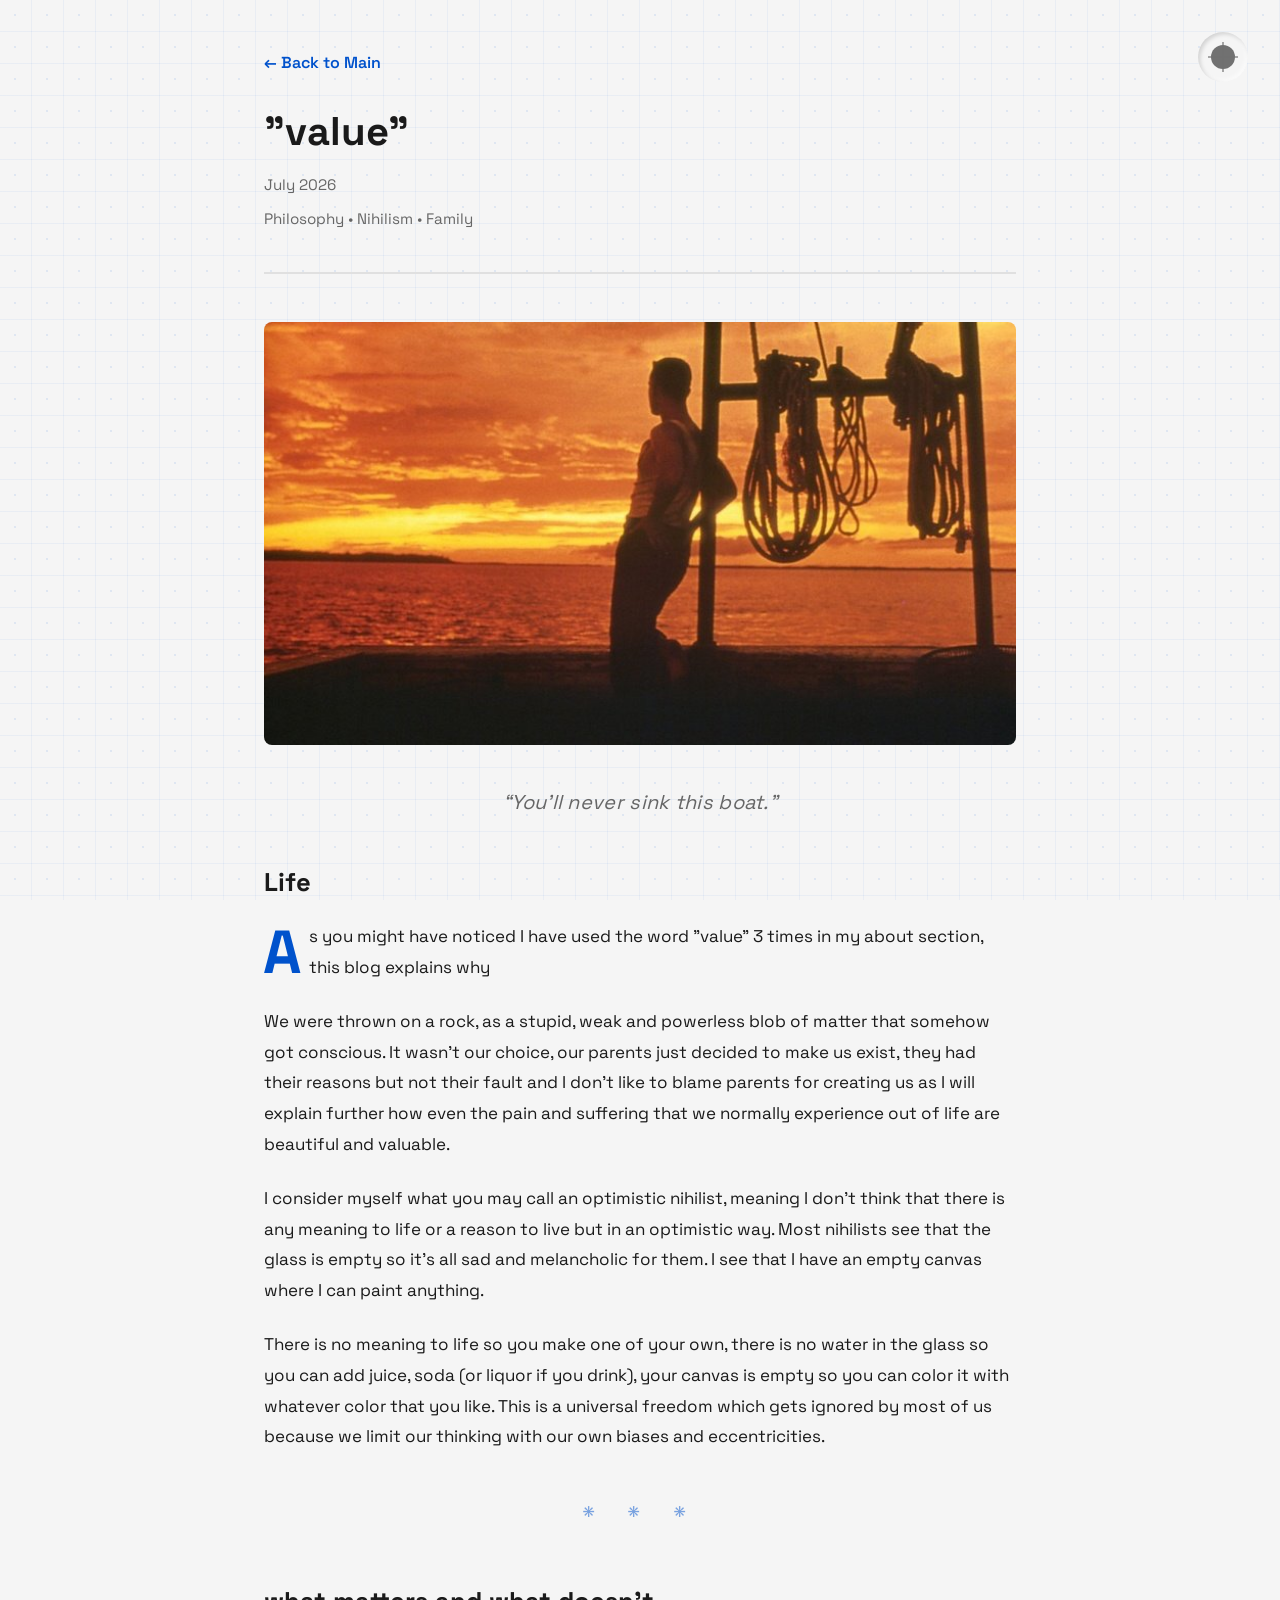
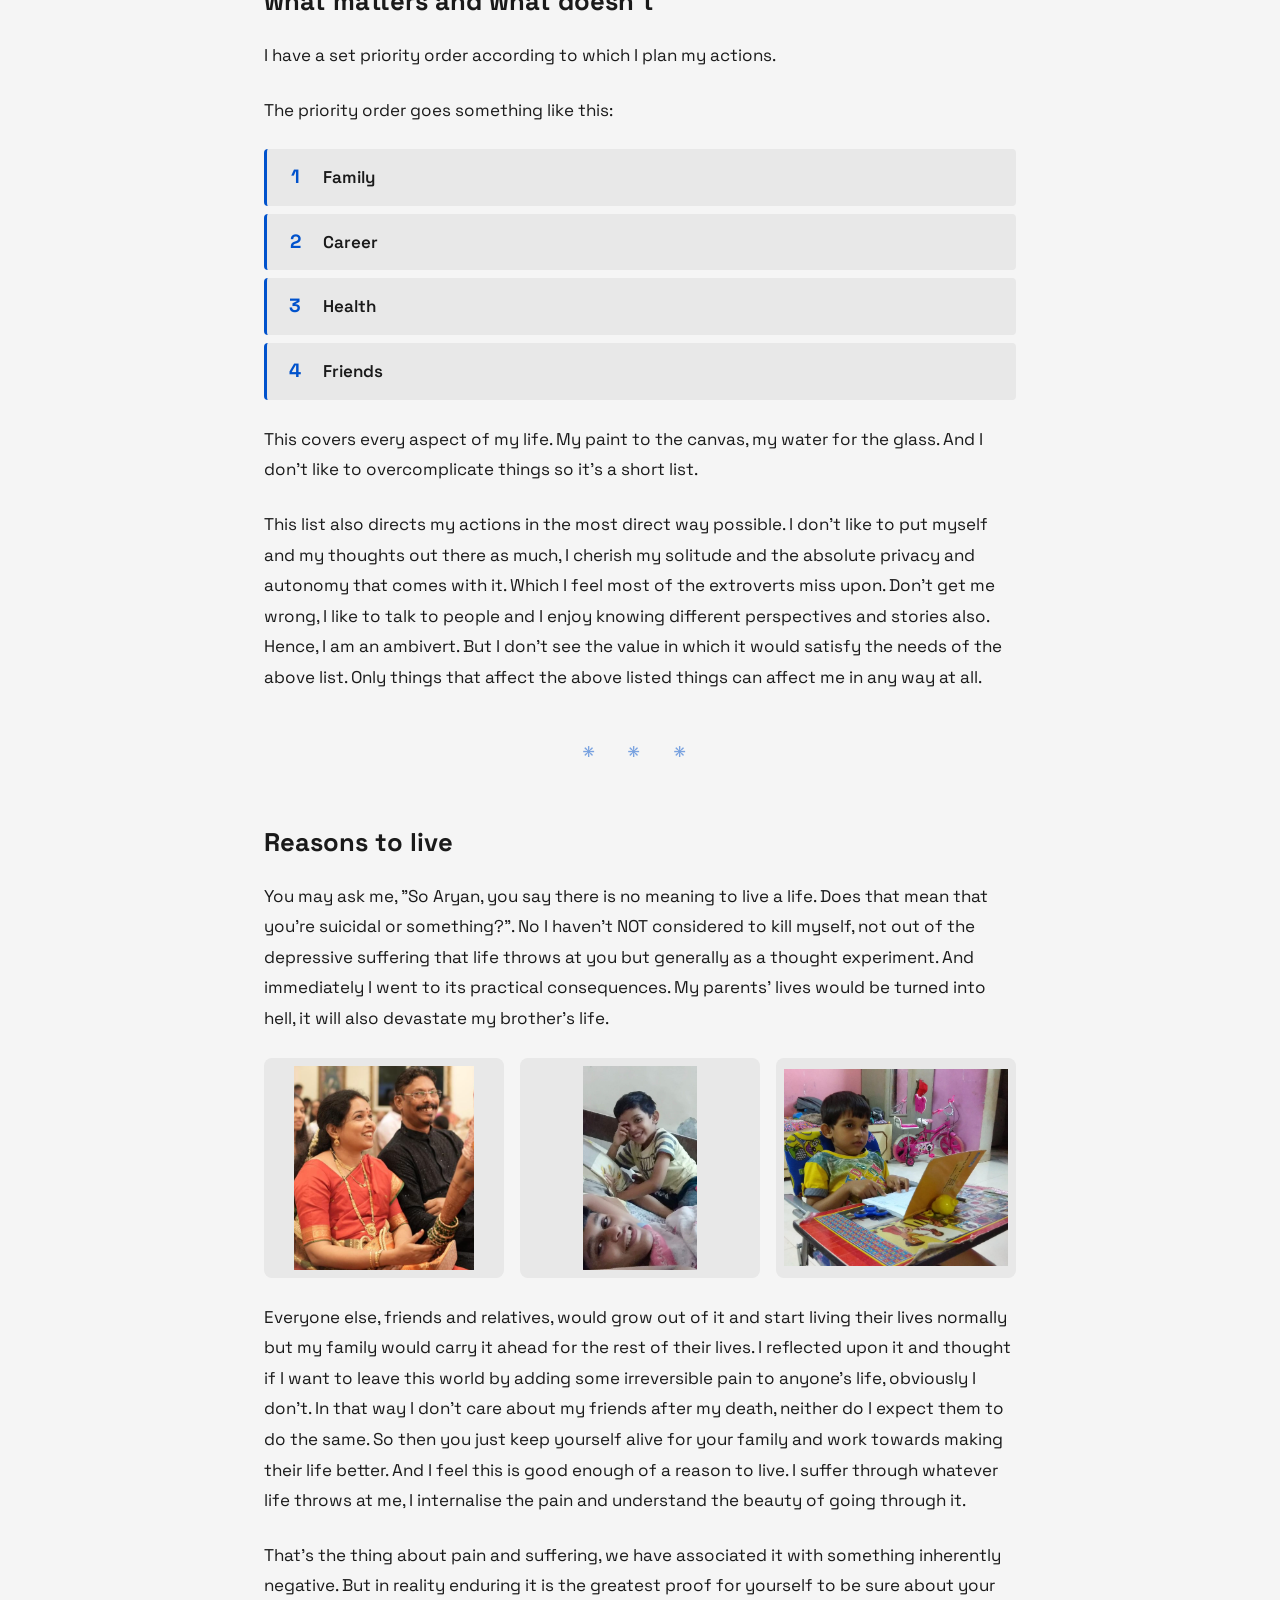
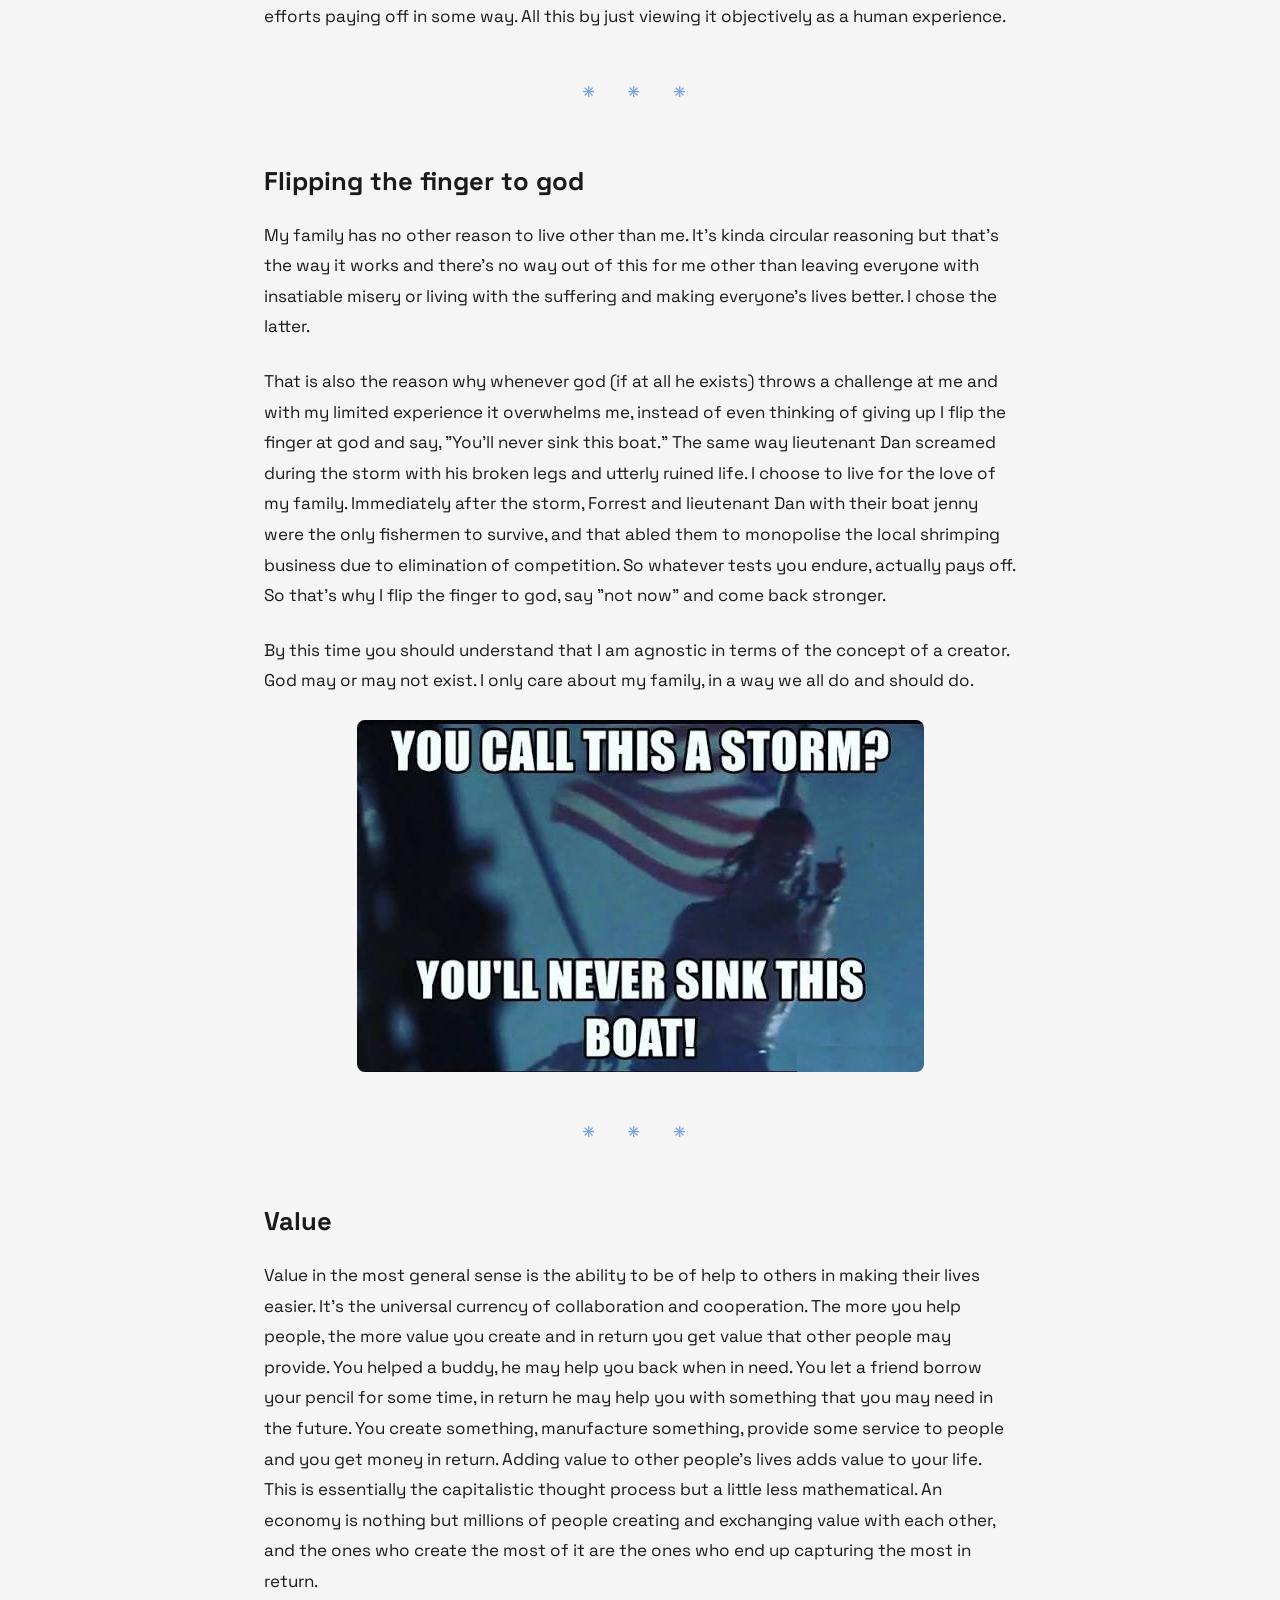
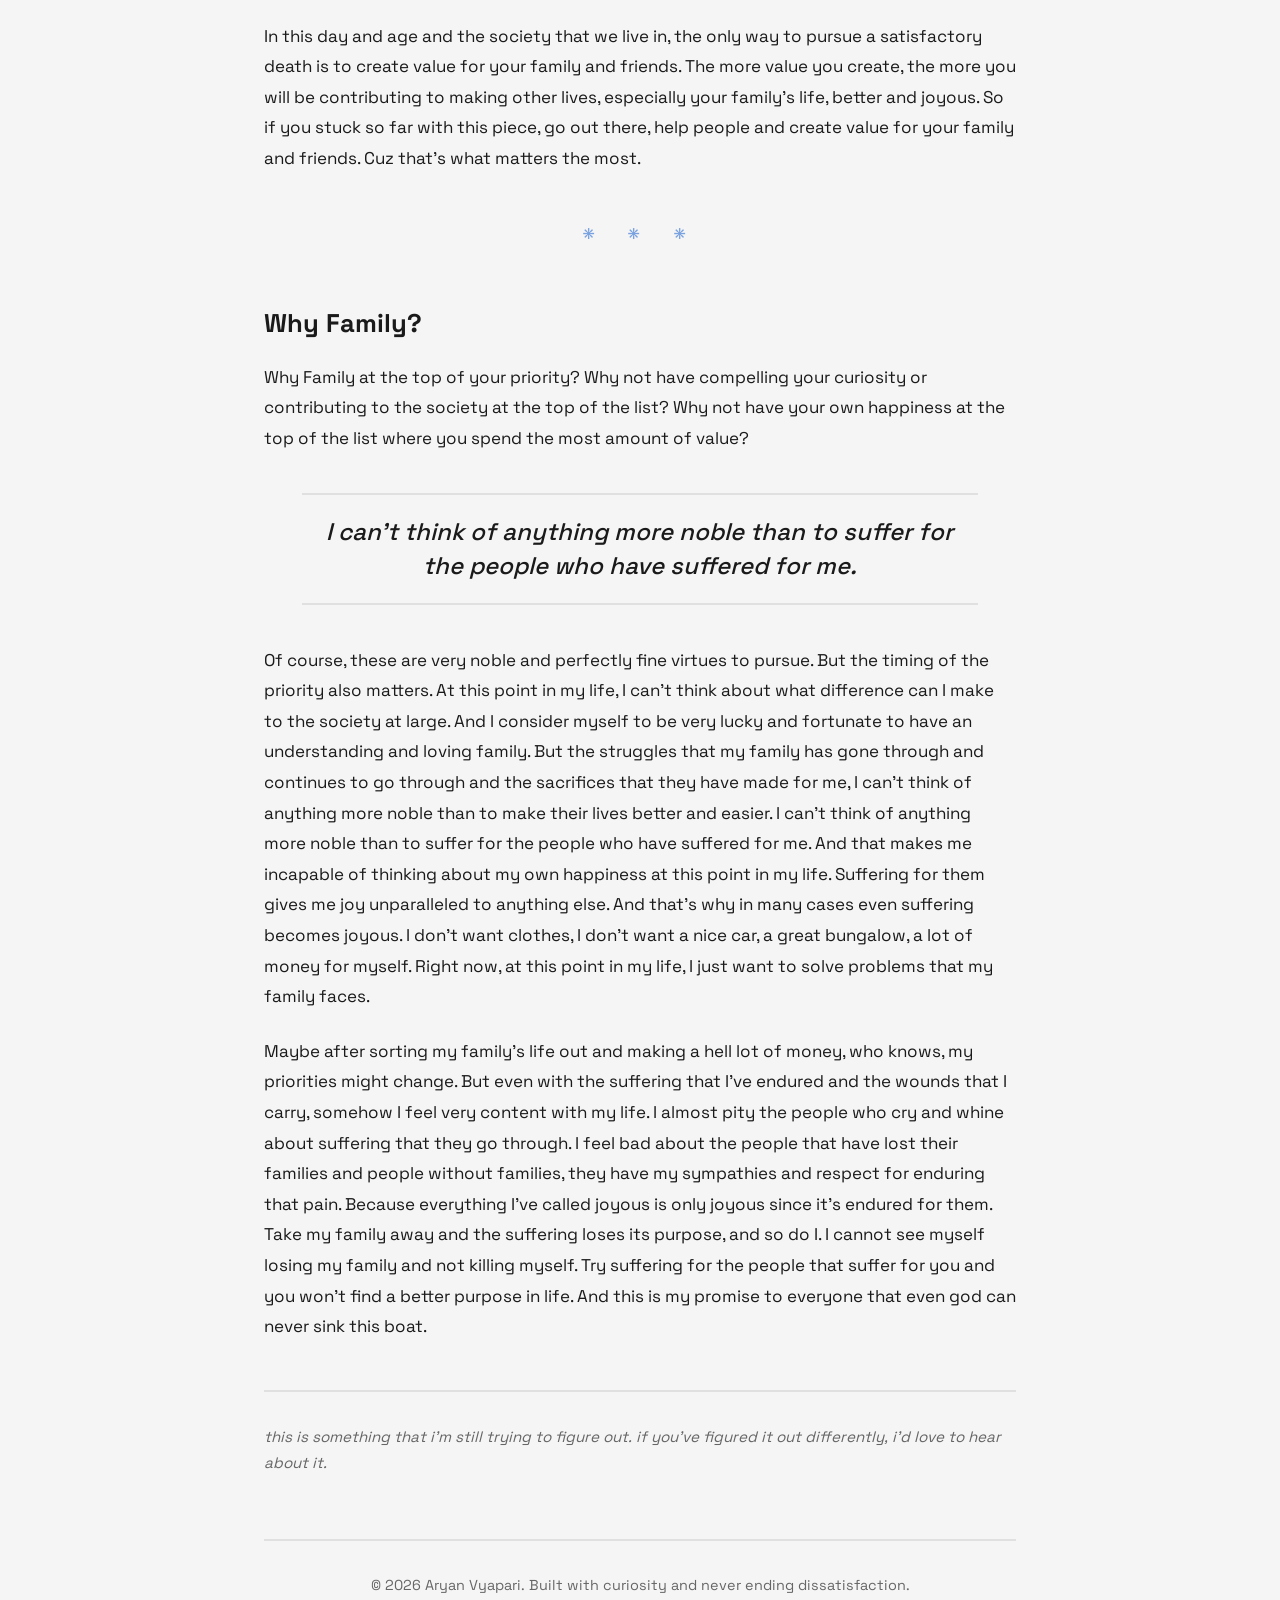
==== blog/Value.html @ 9b6ced99 "Publish 'value' blog post with image and styling" ====
<!DOCTYPE html>
<html lang="en">
<head>
<meta charset="UTF-8">
<meta name="viewport" content="width=device-width, initial-scale=1.0">
<title>"value" - 4rynv</title>
<link rel="stylesheet" href="../CSS/style_blog.css">
</head>
<body>

<div class="blog-page-container">
    <div class="blog-theme-toggle-container">
        <div class="theme-toggle" onclick="toggleTheme()">
            <span class="theme-icon sun" id="theme-icon"></span>
        </div>
    </div>

    <div class="blog-post">
        <a href="../index.html" class="back-link">← Back to Main</a>
    
    <article>
        <div class="blog-header">
            <h1 class="blog-title">"value"</h1>
            <div class="blog-meta">July 2026</div>
            <div class="blog-meta">Philosophy • Nihilism • Family</div>
        </div>

        <figure class="blog-hero">
            <img src="../images/hero-boat.jpg" alt="a lone figure by a boat at sunset">
        </figure>

        <p class="blog-epigraph">&ldquo;You&rsquo;ll never sink this boat.&rdquo;</p>

        <div class="blog-content">
            <h2>Life</h2>
            <p class="first-para">As you might have noticed I have used the word "value" 3 times in my about section, this blog explains why</p>
            <p>We were thrown on a rock, as a stupid, weak and powerless blob of matter that somehow got conscious. It wasn't our choice, our parents just decided to make us exist, they had their reasons but not their fault and I don't like to blame parents for creating us as I will explain further how even the pain and suffering that we normally experience out of life are beautiful and valuable.</p>
            <p>I consider myself what you may call an optimistic nihilist, meaning I don't think that there is any meaning to life or a reason to live but in an optimistic way. Most nihilists see that the glass is empty so it's all sad and melancholic for them. I see that I have an empty canvas where I can paint anything.</p>
            <p>There is no meaning to life so you make one of your own, there is no water in the glass so you can add juice, soda (or liquor if you drink), your canvas is empty so you can color it with whatever color that you like. This is a universal freedom which gets ignored by most of us because we limit our thinking with our own biases and eccentricities.</p>
            
            <h2>what matters and what doesn't</h2>
            <p>I have a set priority order according to which I plan my actions.</p>
            <p>The priority order goes something like this:
                <ol class="priority-list">
                    <li>Family</li>
                    <li>Career</li>
                    <li>Health</li>
                    <li>Friends</li>
                </ol>
                This covers every aspect of my life. My paint to the canvas, my water for the glass. And I don't like to overcomplicate things so it's a short list.
            </p>
            <p>
                This list also directs my actions in the most direct way possible. I don't like to put myself and my thoughts out there as much, I cherish my solitude and the absolute privacy and autonomy that comes with it. Which I feel most of the extroverts miss upon. Don't get me wrong, I like to talk to people and I enjoy knowing different perspectives and stories also. Hence, I am an ambivert.
                But I don't see the value in which it would satisfy the needs of the above list. Only things that affect the above listed things can affect me in any way at all.
            </p>

            <h2>Reasons to live</h2>
            <p>
                You may ask me, "So Aryan, you say there is no meaning to live a life. Does that mean that you're suicidal or something?". No I haven't NOT considered to kill myself, not out of the depressive suffering that life throws at you but generally as a thought experiment. And immediately I went to its practical consequences. My parents' lives would be turned into hell, it will also devastate my brother's life.
            </p>

            <div class="blog-image-row">
                <img src="../images/mumpa.png" alt="mummy" class="blog-image">
                <img src="../images/dadutammi.jpeg" alt="pappa" class="blog-image">
                <img src="../images/tummylaptop.jpeg" alt="tammy" class="blog-image">
            </div>

            <p>
                Everyone else, friends and relatives, would grow out of it and start living their lives normally but my family would carry it ahead for the rest of their lives. I reflected upon it and thought if I want to leave this world by adding some irreversible pain to anyone's life, obviously I don't. In that way I don't care about my friends after my death, neither do I expect them to do the same. So then you just keep yourself alive for your family and work towards making their life better. And I feel this is good enough of a reason to live. I suffer through whatever life throws at me, I internalise the pain and understand the beauty of going through it. 
            </p>
            <p>    
                That's the thing about pain and suffering, we have associated it with something inherently negative. But in reality enduring it is the greatest proof for yourself to be sure about your efforts paying off in some way. All this by just viewing it objectively as a human experience.
            </p>

            <h2>Flipping the finger to god</h2>
            <p>
                My family has no other reason to live other than me. It's kinda circular reasoning but that's the way it works and there's no way out of this for me other than leaving everyone with insatiable misery or living with the suffering and making everyone's lives better. I chose the latter.
            </p>
            <p>
                That is also the reason why whenever god (if at all he exists) throws a challenge at me and with my limited experience it overwhelms me, instead of even thinking of giving up I flip the finger at god and say, "You'll never sink this boat." The same way lieutenant Dan screamed during the storm with his broken legs and utterly ruined life. I choose to live for the love of my family. Immediately after the storm, Forrest and lieutenant Dan with their boat jenny were the only fishermen to survive, and that abled them to monopolise the local shrimping business due to elimination of competition. So whatever tests you endure, actually pays off. So that's why I flip the finger to god, say "not now" and come back stronger. 
            </p>
            <p>
                By this time you should understand that I am agnostic in terms of the concept of a creator. God may or may not exist. I only care about my family, in a way we all do and should do.
            </p>

            <img src="../images/images.jpeg" alt="flipping the finger to god" class="blog-image">

            <h2>Value</h2>
            <p>
                Value in the most general sense is the ability to be of help to others in making their lives easier. It's the universal currency of collaboration and cooperation. The more you help people, the more value you create and in return you get value that other people may provide. You helped a buddy, he may help you back when in need. You let a friend borrow your pencil for some time, in return he may help you with something that you may need in the future. You create something, manufacture something, provide some service to people and you get money in return. Adding value to other people's lives adds value to your life. This is essentially the capitalistic thought process but a little less mathematical. An economy is nothing but millions of people creating and exchanging value with each other, and the ones who create the most of it are the ones who end up capturing the most in return.
            </p>
            <p>
                In this day and age and the society that we live in, the only way to pursue a satisfactory death is to create value for your family and friends. The more value you create, the more you will be contributing to making other lives, especially your family's life, better and joyous. So if you stuck so far with this piece, go out there, help people and create value for your family and friends. Cuz that's what matters the most.
            </p>

            <h2>Why Family?</h2>
            <p>
                Why Family at the top of your priority? Why not have compelling your curiosity or contributing to the society at the top of the list? Why not have your own happiness at the top of the list where you spend the most amount of value?
            </p>

            <blockquote class="pull-quote">
                I can&rsquo;t think of anything more noble than to suffer for the people who have suffered for me.
            </blockquote>
            <p>
                Of course, these are very noble and perfectly fine virtues to pursue. But the timing of the priority also matters. At this point in my life, I can't think about what difference can I make to the society at large. And I consider myself to be very lucky and fortunate to have an understanding and loving family. But the struggles that my family has gone through and continues to go through and the sacrifices that they have made for me, I can't think of anything more noble than to make their lives better and easier. I can't think of anything more noble than to suffer for the people who have suffered for me. And that makes me incapable of thinking about my own happiness at this point in my life. Suffering for them gives me joy unparalleled to anything else. And that's why in many cases even suffering becomes joyous. I don't want clothes, I don't want a nice car, a great bungalow, a lot of money for myself. Right now, at this point in my life, I just want to solve problems that my family faces.
            </p>
            <p>
                Maybe after sorting my family's life out and making a hell lot of money, who knows, my priorities might change. But even with the suffering that I've endured and the wounds that I carry, somehow I feel very content with my life. I almost pity the people who cry and whine about suffering that they go through. I feel bad about the people that have lost their families and people without families, they have my sympathies and respect for enduring that pain. Because everything I've called joyous is only joyous since it's endured for them. Take my family away and the suffering loses its purpose, and so do I. I cannot see myself losing my family and not killing myself. Try suffering for the people that suffer for you and you won't find a better purpose in life. And this is my promise to everyone that even god can never sink this boat.
            </p>
        </div>
        
        <div class="blog-footer">
            <p><em>this is something that i'm still trying to figure out. if you've figured it out differently, i'd love to hear about it.</em></p>
        </div>
    </article>
</div>

</div>

<footer>
    <p>&copy; 2026 Aryan Vyapari. Built with curiosity and never ending dissatisfaction.</p>
</footer>

<script src="../scripts/script_blog.js"></script>

</body>
</html>
---- CSS/style_blog.css ----
@import url('https://fonts.googleapis.com/css2?family=Space+Grotesk:wght@400;500;600;700&display=swap');
@import url('https://fonts.googleapis.com/css2?family=Noto+Sans+Devanagari:wght@400;500;600;700&display=swap');

* {
    margin: 0;
    padding: 0;
    box-sizing: border-box;
}

:root {
    --bg-color: #f5f5f5;
    --text-color: #1a1a1a;
    --accent-color: #0052cc;
    --border-color: #e0e0e0;
    --hover-bg: #e8e8e8;
    --grid-line: rgba(0, 82, 204, 0.05);
    --grid-dot: rgba(0, 82, 204, 0.09);

    /* Updated to match main CSS */
    --nav-font-size: 1.7rem;
    --title-font-size: 1.8rem;
    --content-font-size: 1rem;
}

[data-theme="dark"] {
    --bg-color: #0f0f0f;
    --text-color: #e0e0e0;
    --accent-color: #ff9500;
    --border-color: #2a2a2a;
    --hover-bg: #1a1a1a;
    --grid-line: rgba(255, 149, 0, 0.05);
    --grid-dot: rgba(255, 149, 0, 0.09);
}

body {
    font-family: 'Space Grotesk', -apple-system, BlinkMacSystemFont, 'Segoe UI', Roboto, sans-serif;
    line-height: 1.7;
    color: var(--text-color);
    background-color: var(--bg-color);
    background-image:
        linear-gradient(var(--grid-line) 1px, transparent 1px),
        linear-gradient(90deg, var(--grid-line) 1px, transparent 1px),
        radial-gradient(var(--grid-dot) 1px, transparent 1px);
    background-size: 32px 32px, 32px 32px, 32px 32px;
    background-position: -1px -1px, -1px -1px, -1px -1px;
    background-attachment: fixed;
    max-width: 800px;
    margin: 0 auto;
    padding: 0 1.5rem 2rem 1.5rem;
    font-size: 17px;
    transition: background-color 0.5s ease, color 0.5s ease;
}

/* Blog Page Container */
.blog-page-container {
    position: relative;
    min-height: 100vh;
}

/* Theme Toggle Container - Positioned at top right */
.blog-theme-toggle-container {
    position: fixed;
    top: 2rem;
    right: 2rem;
    z-index: 1000;
}

/* Dark Mode Toggle - Engraved Colorless Button - Updated to match main CSS */
.theme-toggle {
    cursor: pointer;
    width: 50px;
    height: 50px;
    border-radius: 50%;
    background: var(--bg-color);
    border: none;
    display: flex;
    align-items: center;
    justify-content: center;
    transition: all 0.3s ease;
    position: relative;
    flex-shrink: 0;
    
    /* Engraved effect */
    box-shadow: 
        inset 2px 2px 4px rgba(0, 0, 0, 0.15),
        inset -2px -2px 4px rgba(255, 255, 255, 0.7);
}

[data-theme="dark"] .theme-toggle {
    box-shadow: 
        inset 2px 2px 4px rgba(0, 0, 0, 0.5),
        inset -2px -2px 4px rgba(255, 255, 255, 0.1);
}

.theme-toggle:hover {
    transform: scale(0.95);
}

.theme-toggle:active {
    transform: scale(0.9);
}

.theme-icon {
    width: 24px;
    height: 24px;
    position: relative;
}

/* Sun icon - colorless */
.theme-icon.sun {
    background: var(--text-color);
    border-radius: 50%;
    opacity: 0.6;
}

.theme-icon.sun::before,
.theme-icon.sun::after {
    content: '';
    position: absolute;
    background: var(--text-color);
    opacity: 0.6;
}

.theme-icon.sun::before {
    width: 2px;
    height: 30px;
    top: 50%;
    left: 50%;
    transform: translate(-50%, -50%);
}

.theme-icon.sun::after {
    width: 30px;
    height: 2px;
    top: 50%;
    left: 50%;
    transform: translate(-50%, -50%);
}

/* Moon icon - colorless */
.theme-icon.moon {
    background: transparent;
    border-radius: 50%;
    position: relative;
    width: 22px;
    height: 22px;
    box-shadow: 
        inset -4px -2px 0 0 var(--text-color);
    opacity: 0.6;
}

/* Page transitions */
.page {
    display: none;
    animation: fadeIn 0.4s ease-in-out;
}

.page.active {
    display: block;
}

@keyframes fadeIn {
    from {
        opacity: 0;
        transform: translateY(10px);
    }
    to {
        opacity: 1;
        transform: translateY(0);
    }
}

/* Typography */
section {
    margin: 4rem 0;
}

h1 {
    font-size: 2rem;
    margin-bottom: 1rem;
    font-weight: 900;
    line-height: 1.2;
}

h2 {
    font-size: var(--title-font-size);
    margin: 2rem 0 1.5rem;
    font-weight: 700;
}

h3 {
    font-size: 1.3rem;
    margin: 1.5rem 0 0.5rem;
    font-weight: 700;
}

p {
    margin-bottom: 1rem;
}

strong {
    font-weight: 700;
    display: inline;
    font-size: inherit;
}

em {
    font-style: italic;
    color: #666;
}

[data-theme="dark"] em {
    color: #999;
}

/* Links */
a {
    color: var(--accent-color);
    text-decoration: underline;
    transition: opacity 0.2s ease;
}

a:hover {
    opacity: 0.7;
}

/* Blog Post Styles */
.blog-post {
    margin-top: 3rem;
    margin-bottom: 4rem;
}

.back-link {
    display: inline-block;
    color: var(--accent-color);
    text-decoration: none;
    font-weight: 600;
    font-size: 1rem;
    margin-bottom: 2rem;
    transition: opacity 0.2s ease, color 0.5s ease;
}

.back-link:hover {
    opacity: 0.7;
}

.blog-header {
    margin-bottom: 3rem;
    padding-bottom: 2rem;
    border-bottom: 2px solid var(--border-color);
    transition: border-color 0.5s ease;
}

.blog-title {
    font-size: 2.5rem;
    font-weight: 900;
    margin-bottom: 1rem;
    line-height: 1.2;
    transition: color 0.5s ease;
}

.blog-meta {
    color: #666;
    font-size: 0.95rem;
    margin-bottom: 0.5rem;
    transition: color 0.5s ease;
}

[data-theme="dark"] .blog-meta {
    color: #999;
}

.blog-content {
    line-height: 1.8;
}

.blog-content h2 {
    font-size: 1.6rem;
    margin-top: 2.5rem;
    margin-bottom: 1rem;
    font-weight: 700;
    transition: color 0.5s ease;
}

.blog-content h3 {
    font-size: 1.2rem;
    margin-top: 2rem;
    margin-bottom: 0.75rem;
    font-weight: 600;
    transition: color 0.5s ease;
}

.blog-content p {
    margin-bottom: 1.5rem;
    transition: color 0.5s ease;
}

.blog-content ul,
.blog-content ol {
    margin: 1.5rem 0;
    padding-left: 0;
    list-style: none;
}

.blog-content li {
    padding-left: 2rem;
    position: relative;
    line-height: 1.7;
    transition: color 0.5s ease;
}

.blog-content ul li::before {
    content: '•';
    position: absolute;
    left: 0.5rem;
    font-weight: bold;
    color: var(--accent-color);
    transition: color 0.5s ease;
}

.blog-content ol {
    counter-reset: item;
}

.blog-content ol li {
    counter-increment: item;
}

.blog-content ol li::before {
    content: counter(item) ".";
    position: absolute;
    left: 0.5rem;
    font-weight: bold;
    color: var(--accent-color);
    transition: color 0.5s ease;
}

.blog-content blockquote {
    margin: 2rem 0;
    padding: 1.5rem 2rem;
    background: var(--hover-bg);
    border-left: 4px solid var(--accent-color);
    border-radius: 4px;
    font-style: italic;
    color: #555;
    transition: background 0.5s ease, border-color 0.5s ease, color 0.5s ease;
}

[data-theme="dark"] .blog-content blockquote {
    color: #bbb;
}

.blog-footer {
    margin-top: 3rem;
    padding-top: 2rem;
    border-top: 2px solid var(--border-color);
    transition: border-color 0.5s ease;
}

.blog-footer p {
    color: #666;
    font-size: 0.95rem;
    transition: color 0.5s ease;
}

[data-theme="dark"] .blog-footer p {
    color: #999;
}

.comments-section {
    margin-top: 3rem;
    padding-top: 2rem;
    border-top: 2px solid var(--border-color);
    transition: border-color 0.5s ease;
}

.comments-section h3 {
    margin-top: 0;
    text-transform: uppercase;
    font-size: 1rem;
    letter-spacing: 1px;
}

/* Highlighted sections */
.highlight-section {
    background: var(--hover-bg);
    padding: 2rem;
    border-radius: 8px;
    border-left: 4px solid var(--accent-color);
    margin: 2rem 0;
    transition: background 0.5s ease, border-color 0.5s ease;
}

.highlight-section h3 {
    margin-top: 0;
    text-transform: uppercase;
    font-size: 1rem;
    letter-spacing: 1px;
    transition: color 0.5s ease;
}

/* Footer */
footer {
    margin-top: 4rem;
    padding-top: 2rem;
    border-top: 2px solid var(--border-color);
    text-align: center;
    color: #666;
    font-size: 0.9rem;
    transition: border-color 0.5s ease, color 0.5s ease;
}

footer a {
    color: var(--accent-color);
    text-decoration: none;
    transition: opacity 0.2s ease, color 0.5s ease;
}

footer a:hover {
    opacity: 0.7;
    text-decoration: underline;
}

[data-theme="dark"] footer {
    color: #999;
}

/* Responsive Design - Updated to match main CSS */
@media (max-width: 768px) {
    :root {
        --nav-font-size: 1.4rem;
        --title-font-size: 1.5rem;
        --content-font-size: 1rem;
    }
    
    body {
        padding: 0 1rem 1.5rem 1rem;
        font-size: 16px;
    }
    
    .blog-theme-toggle-container {
        top: 1.5rem;
        right: 1.5rem;
    }
    
    .theme-toggle {
        width: 46px;
        height: 46px;
    }
    
    .theme-icon {
        width: 23px;
        height: 23px;
    }
    
    .theme-icon.sun::before {
        height: 28px;
    }
    
    .theme-icon.sun::after {
        width: 28px;
    }
    
    .theme-icon.moon {
        width: 21px;
        height: 21px;
    }
    
    .blog-title {
        font-size: 2rem;
    }
    
    .blog-content h2 {
        font-size: 1.4rem;
    }
    
    .blog-content blockquote {
        padding: 1rem 1.5rem;
    }
}

@media (max-width: 600px) {
    :root {
        --nav-font-size: 1.3rem;
        --title-font-size: 1.4rem;
        --content-font-size: 0.95rem;
    }
    
    .blog-theme-toggle-container {
        top: 1rem;
        right: 1rem;
    }
    
    .theme-toggle {
        width: 44px;
        height: 44px;
    }
    
    .theme-icon {
        width: 22px;
        height: 22px;
    }
    
    .theme-icon.sun::before {
        height: 27px;
    }
    
    .theme-icon.sun::after {
        width: 27px;
    }
    
    .theme-icon.moon {
        width: 20px;
        height: 20px;
    }
}

@media (max-width: 480px) {
    :root {
        --nav-font-size: 1.1rem;
        --title-font-size: 1.3rem;
        --content-font-size: 0.95rem;
    }
    
    body {
        padding: 0 0.75rem 1rem 0.75rem;
        font-size: 15px;
    }
    
    .blog-theme-toggle-container {
        top: 0.75rem;
        right: 0.75rem;
    }
    
    .theme-toggle {
        width: 40px;
        height: 40px;
    }
    
    .theme-icon {
        width: 20px;
        height: 20px;
    }
    
    .theme-icon.sun::before {
        height: 25px;
    }
    
    .theme-icon.sun::after {
        width: 25px;
    }
    
    .theme-icon.moon {
        width: 18px;
        height: 18px;
    }
    
    .blog-title {
        font-size: 1.75rem;
    }
    
    .blog-content h2 {
        font-size: 1.3rem;
    }
    
    .blog-content blockquote {
        padding: 1rem;
        margin: 1.5rem 0;
    }
}

@media (max-width: 360px) {
    :root {
        --nav-font-size: 1.2rem;
    }
    
    .theme-toggle {
        width: 44px;
        height: 44px;
    }
    
    .theme-icon {
        width: 22px;
        height: 22px;
    }
    
    .theme-icon.sun::before {
        height: 27px;
    }
    
    .theme-icon.sun::after {
        width: 27px;
    }
    
    .theme-icon.moon {
        width: 20px;
        height: 20px;
    }
}

::selection {
    background: var(--hover-bg);
    color: var(--text-color);
}

.blog-image {
    max-width: 100%;
    border-radius: 8px;
    display: block;
    margin: 1.5rem auto;
}

.blog-image-row {
    display: flex;
    flex-wrap: wrap;
    justify-content: center;
    gap: 1rem;
    margin: 1.5rem 0;
}

.blog-image-row .blog-image {
    margin: 0;
    width: calc(33.333% - 0.667rem);
    height: 220px;
    padding: 0.5rem;
    background: var(--hover-bg);
    object-fit: contain;
    box-sizing: border-box;
}

@media (max-width: 600px) {
    .blog-image-row {
        flex-direction: column;
    }

    .blog-image-row .blog-image {
        width: 100%;
    }
}

/* ---- Hero image slot (placeholder until an image is added) ---- */
.blog-hero {
    margin: 0 0 2.5rem;
}

.blog-hero img {
    width: 100%;
    border-radius: 8px;
    display: block;
}

.blog-hero-placeholder {
    display: flex;
    align-items: center;
    justify-content: center;
    height: 260px;
    border: 2px dashed var(--border-color);
    border-radius: 8px;
    color: #999;
    font-style: italic;
    letter-spacing: 1px;
    text-transform: uppercase;
    font-size: 0.85rem;
}

/* ---- Epigraph under the title ---- */
.blog-epigraph {
    text-align: center;
    font-style: italic;
    font-size: 1.25rem;
    color: #666;
    letter-spacing: 0.3px;
    margin: 0 0 2.5rem;
    transition: color 0.5s ease;
}

[data-theme="dark"] .blog-epigraph {
    color: #999;
}

/* ---- Drop cap on the opening paragraph ---- */
.first-para::first-letter {
    -webkit-initial-letter: 2;
    initial-letter: 2;
    margin-right: 0.5rem;
    font-weight: 700;
    color: var(--accent-color);
    transition: color 0.5s ease;
}

/* ---- Section dividers (ornament above every heading but the first) ---- */
.blog-content h2:not(:first-of-type)::before {
    content: "* * *";
    display: block;
    text-align: center;
    color: var(--accent-color);
    letter-spacing: 0.5em;
    font-weight: 400;
    opacity: 0.5;
    margin-bottom: 2.5rem;
    transition: color 0.5s ease;
}

/* ---- Pull-quote (distinct from the bordered blockquote) ---- */
.blog-content blockquote.pull-quote {
    border-left: none;
    border-top: 2px solid var(--border-color);
    border-bottom: 2px solid var(--border-color);
    background: none;
    border-radius: 0;
    text-align: center;
    font-size: 1.5rem;
    line-height: 1.4;
    font-weight: 500;
    font-style: italic;
    color: var(--text-color);
    max-width: 90%;
    padding: 1.25rem 1.5rem;
    margin: 2.5rem auto;
    transition: color 0.5s ease, border-color 0.5s ease;
}

/* ---- Priority list as a numbered stack ---- */
.blog-content ol.priority-list {
    list-style: none;
    counter-reset: priority;
    padding-left: 0;
    margin: 1.5rem 0;
}

.blog-content ol.priority-list li {
    counter-increment: priority;
    display: flex;
    align-items: center;
    gap: 1rem;
    padding: 0.75rem 1rem;
    margin-bottom: 0.5rem;
    background: var(--hover-bg);
    border-left: 3px solid var(--accent-color);
    border-radius: 4px;
    font-weight: 600;
    transition: background 0.5s ease, border-color 0.5s ease;
}

.blog-content ol.priority-list li::before {
    content: counter(priority);
    position: static;
    color: var(--accent-color);
    font-weight: 700;
    font-size: 1.2rem;
    min-width: 1.5rem;
    text-align: center;
}
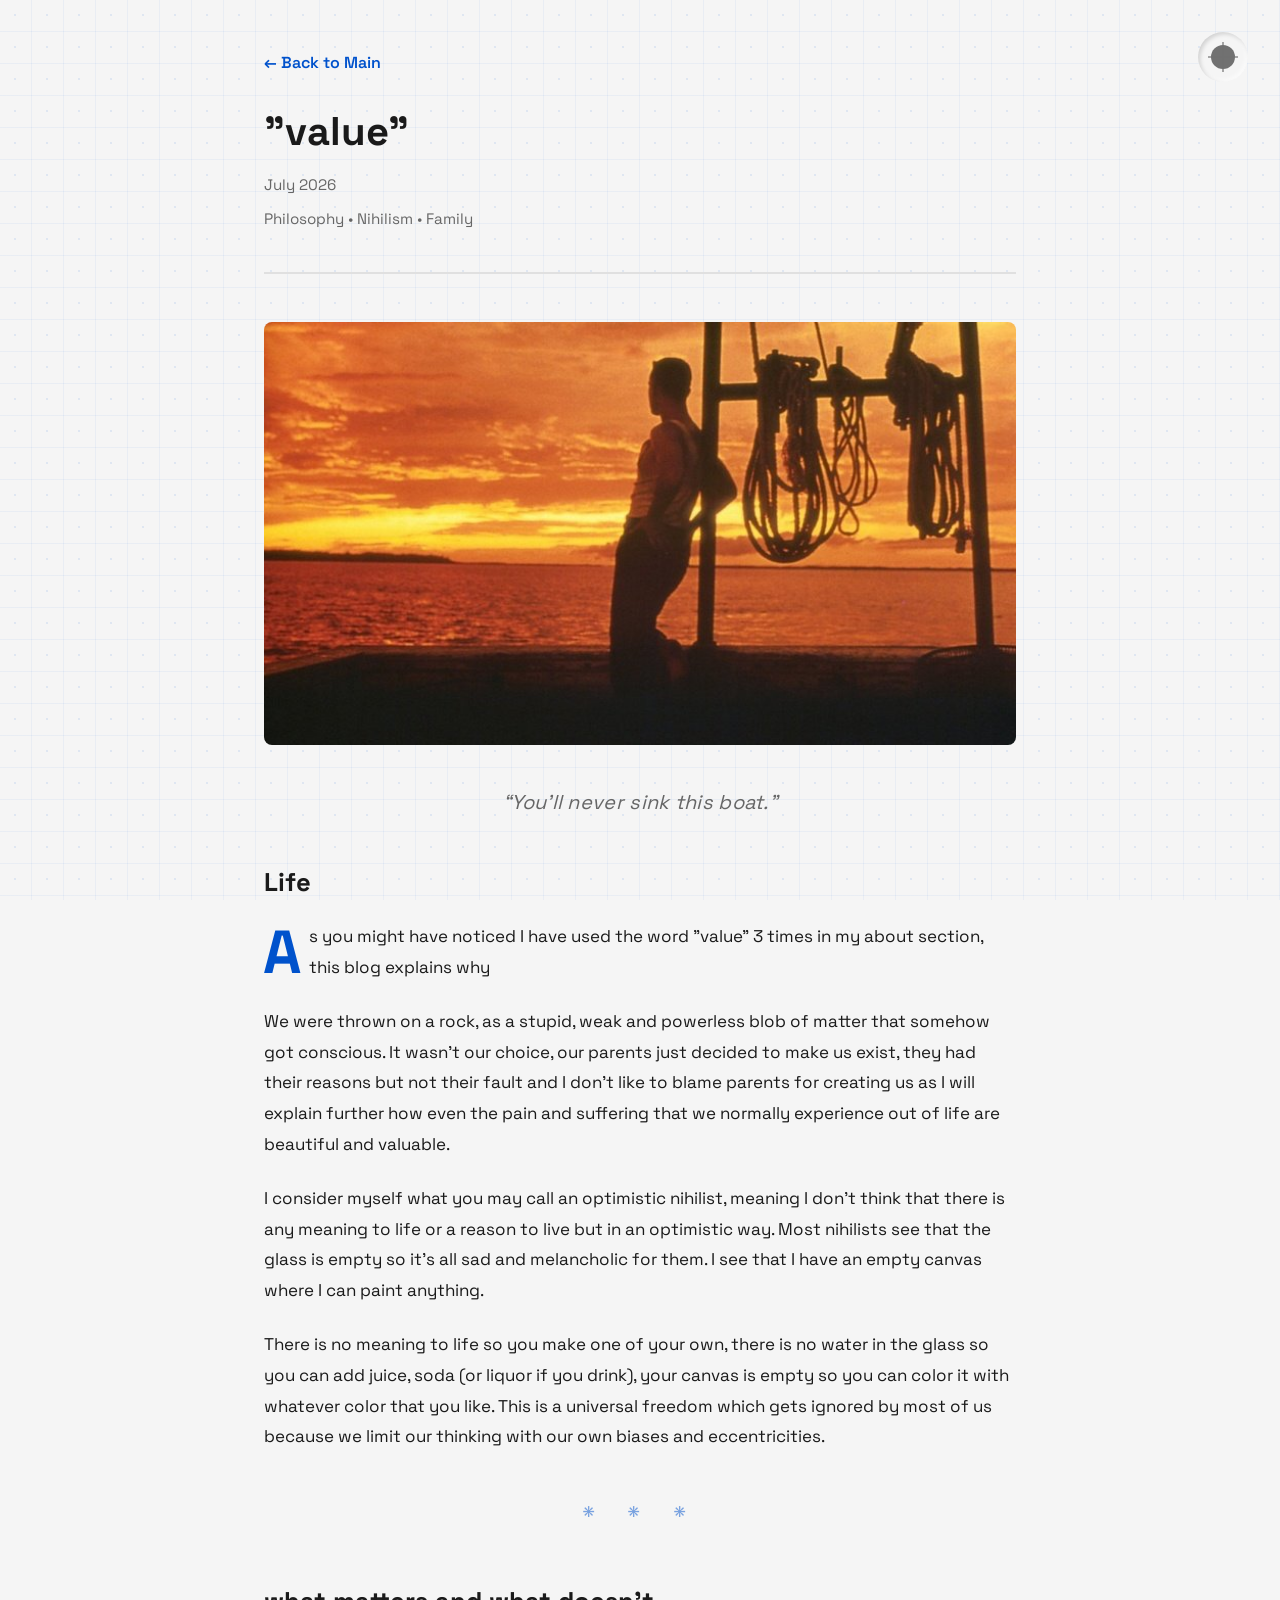
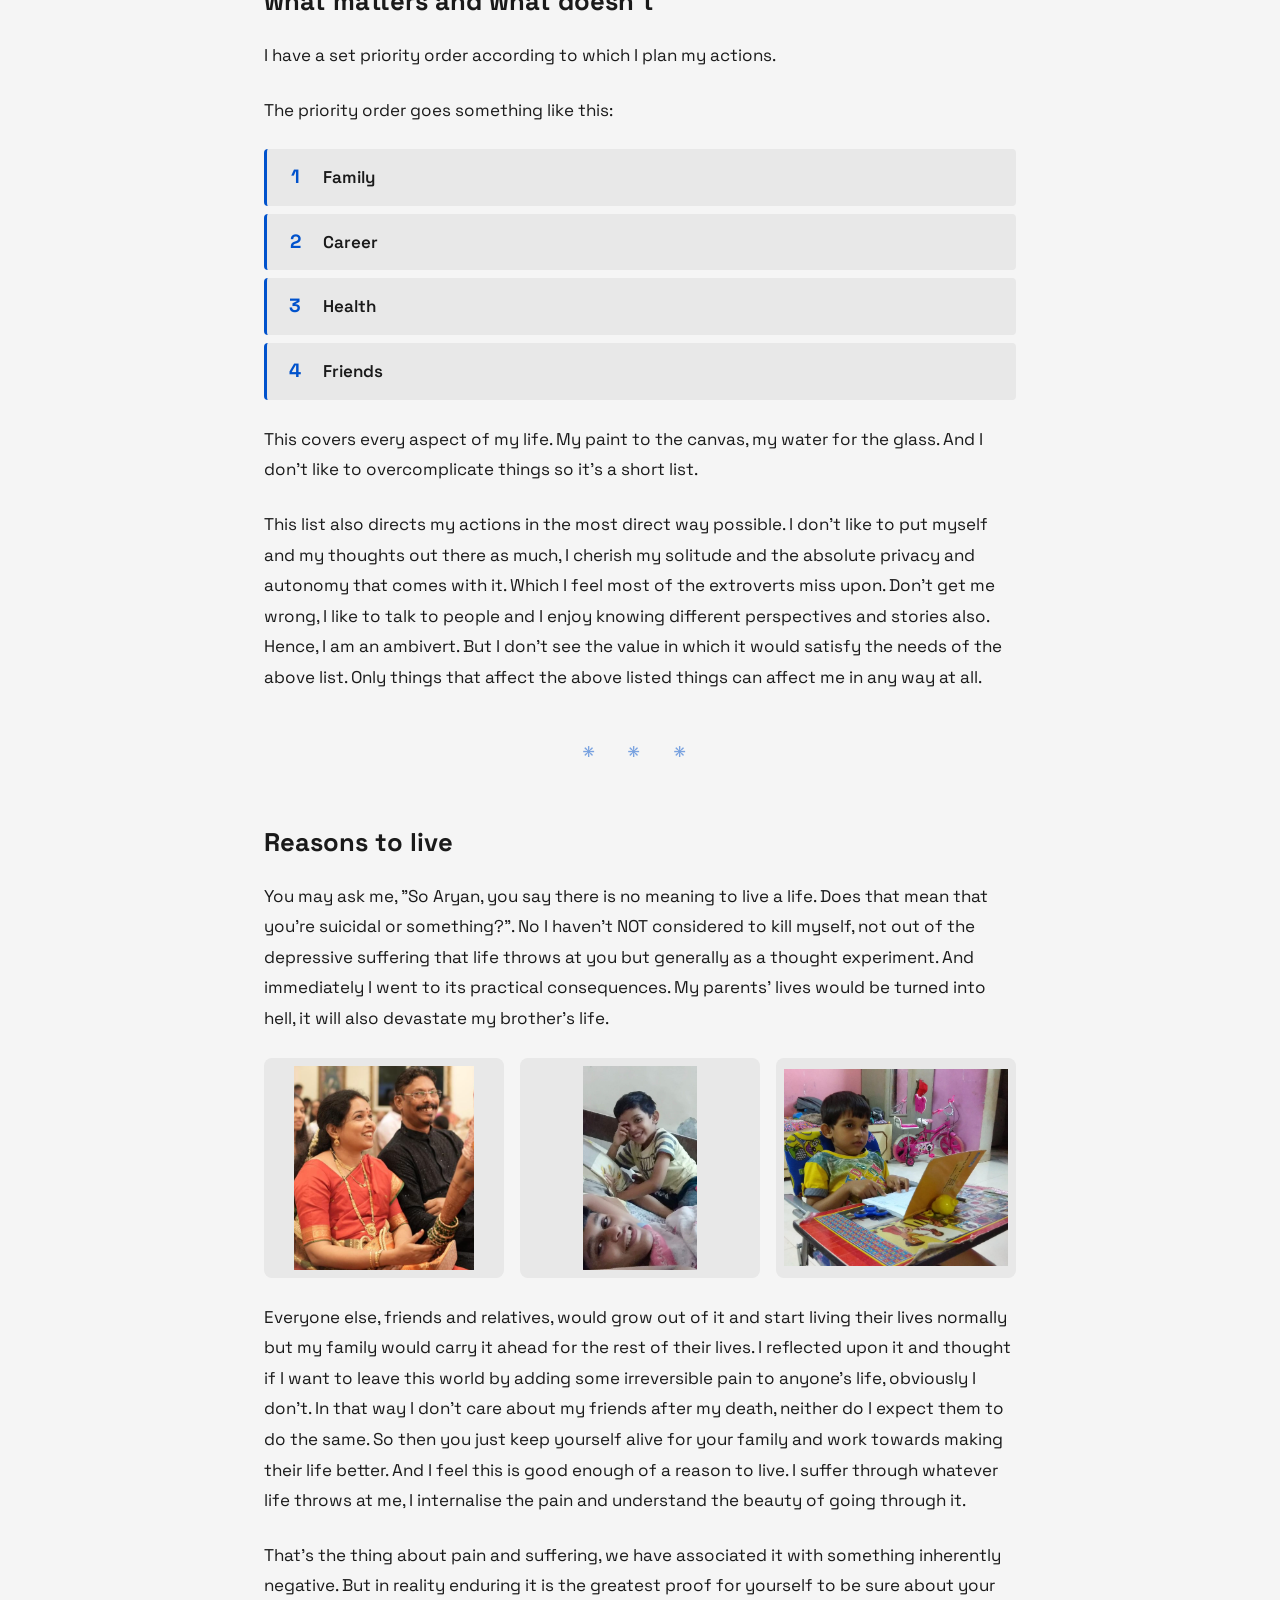
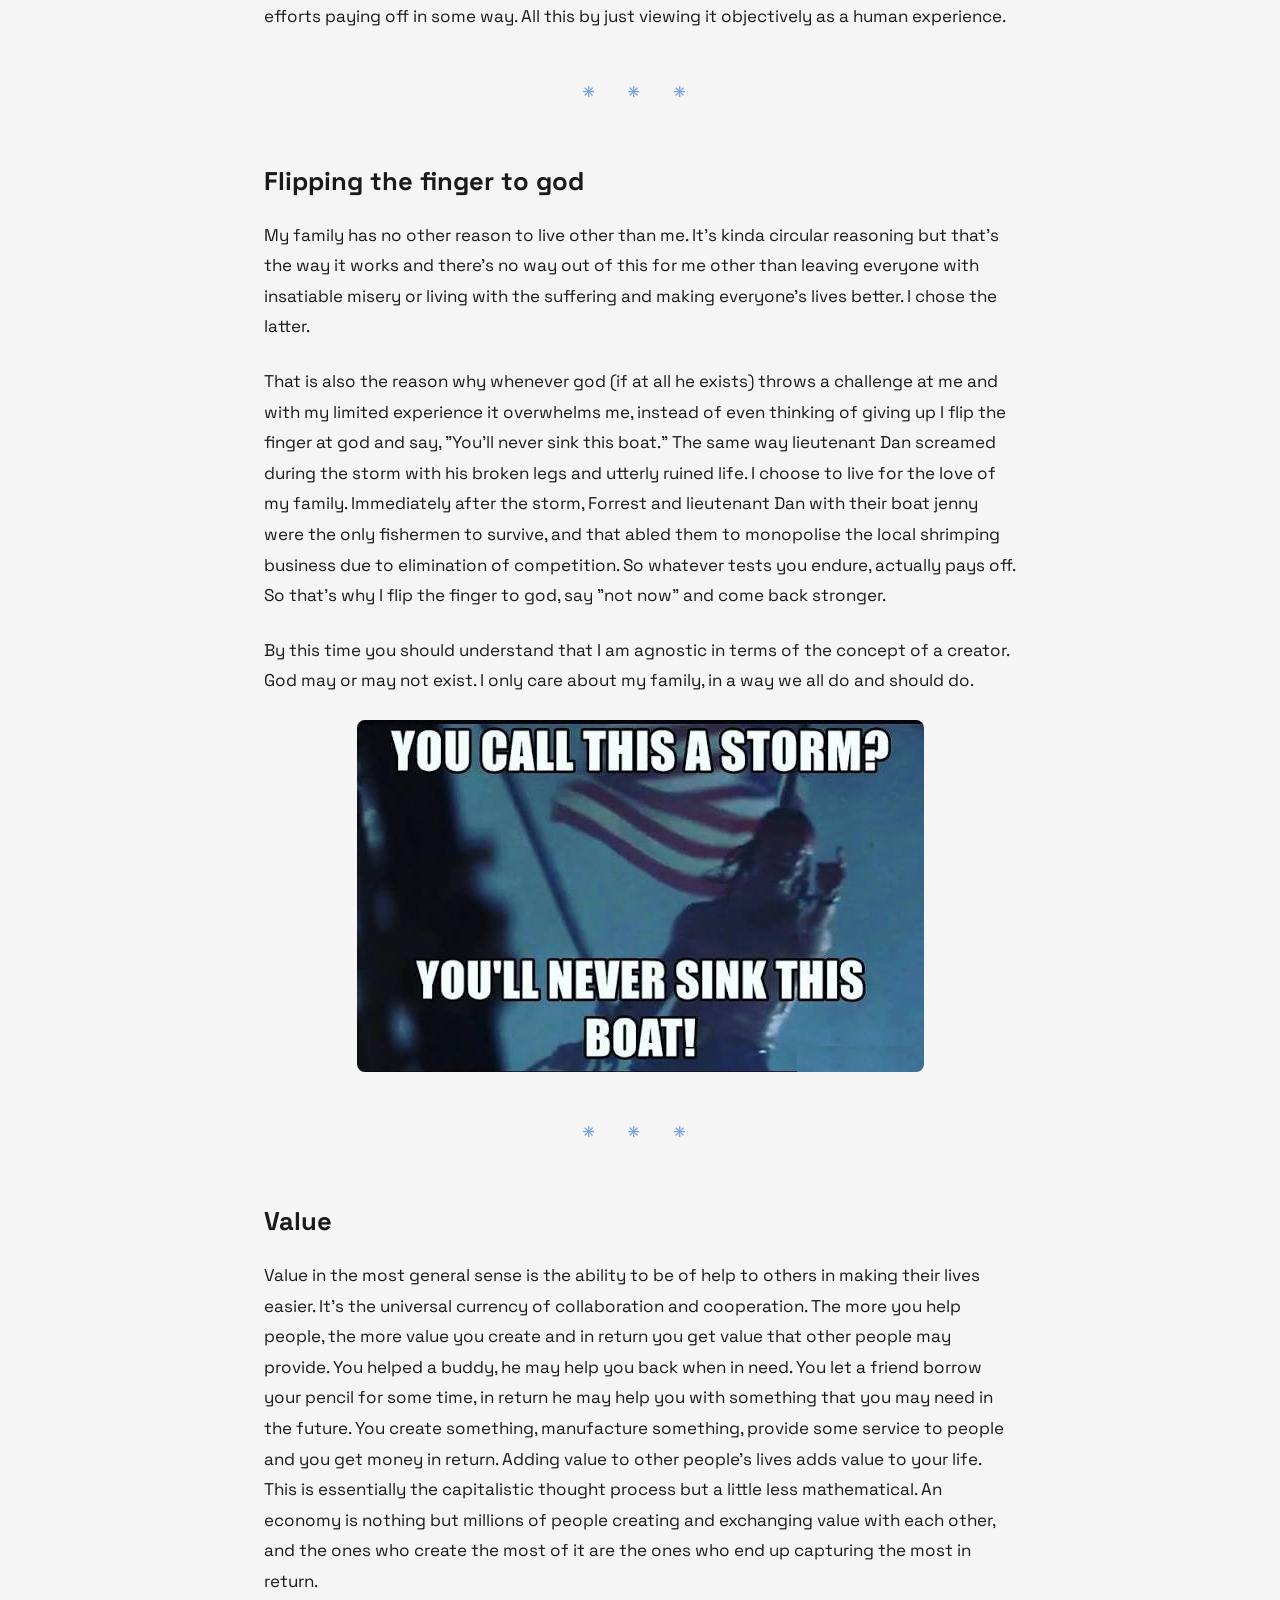
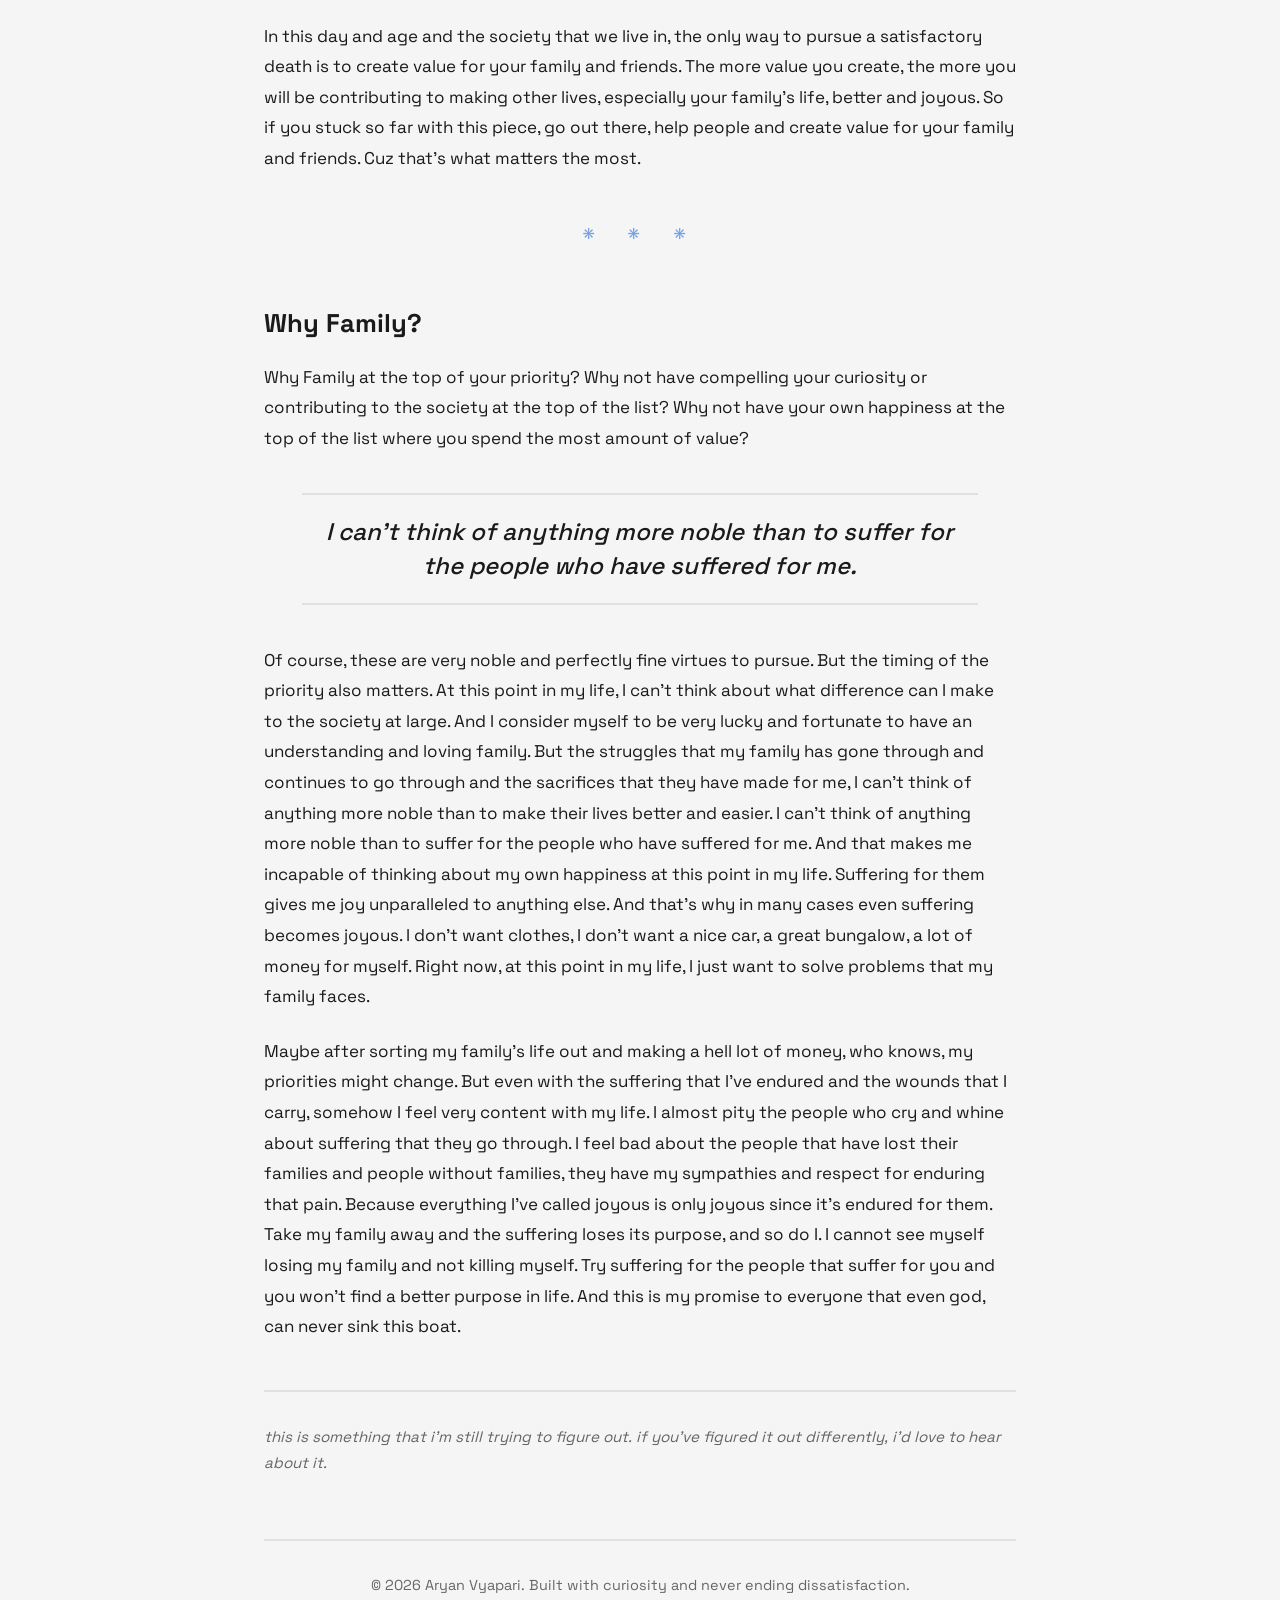
==== commit b638922a: "minute changes" ====
--- a/blog/Value.html
+++ b/blog/Value.html
@@ -105,7 +105,7 @@
                 Of course, these are very noble and perfectly fine virtues to pursue. But the timing of the priority also matters. At this point in my life, I can't think about what difference can I make to the society at large. And I consider myself to be very lucky and fortunate to have an understanding and loving family. But the struggles that my family has gone through and continues to go through and the sacrifices that they have made for me, I can't think of anything more noble than to make their lives better and easier. I can't think of anything more noble than to suffer for the people who have suffered for me. And that makes me incapable of thinking about my own happiness at this point in my life. Suffering for them gives me joy unparalleled to anything else. And that's why in many cases even suffering becomes joyous. I don't want clothes, I don't want a nice car, a great bungalow, a lot of money for myself. Right now, at this point in my life, I just want to solve problems that my family faces.
             </p>
             <p>
-                Maybe after sorting my family's life out and making a hell lot of money, who knows, my priorities might change. But even with the suffering that I've endured and the wounds that I carry, somehow I feel very content with my life. I almost pity the people who cry and whine about suffering that they go through. I feel bad about the people that have lost their families and people without families, they have my sympathies and respect for enduring that pain. Because everything I've called joyous is only joyous since it's endured for them. Take my family away and the suffering loses its purpose, and so do I. I cannot see myself losing my family and not killing myself. Try suffering for the people that suffer for you and you won't find a better purpose in life. And this is my promise to everyone that even god can never sink this boat.
+                Maybe after sorting my family's life out and making a hell lot of money, who knows, my priorities might change. But even with the suffering that I've endured and the wounds that I carry, somehow I feel very content with my life. I almost pity the people who cry and whine about suffering that they go through. I feel bad about the people that have lost their families and people without families, they have my sympathies and respect for enduring that pain. Because everything I've called joyous is only joyous since it's endured for them. Take my family away and the suffering loses its purpose, and so do I. I cannot see myself losing my family and not killing myself. Try suffering for the people that suffer for you and you won't find a better purpose in life. And this is my promise to everyone that even god, can never sink this boat.
             </p>
         </div>
         
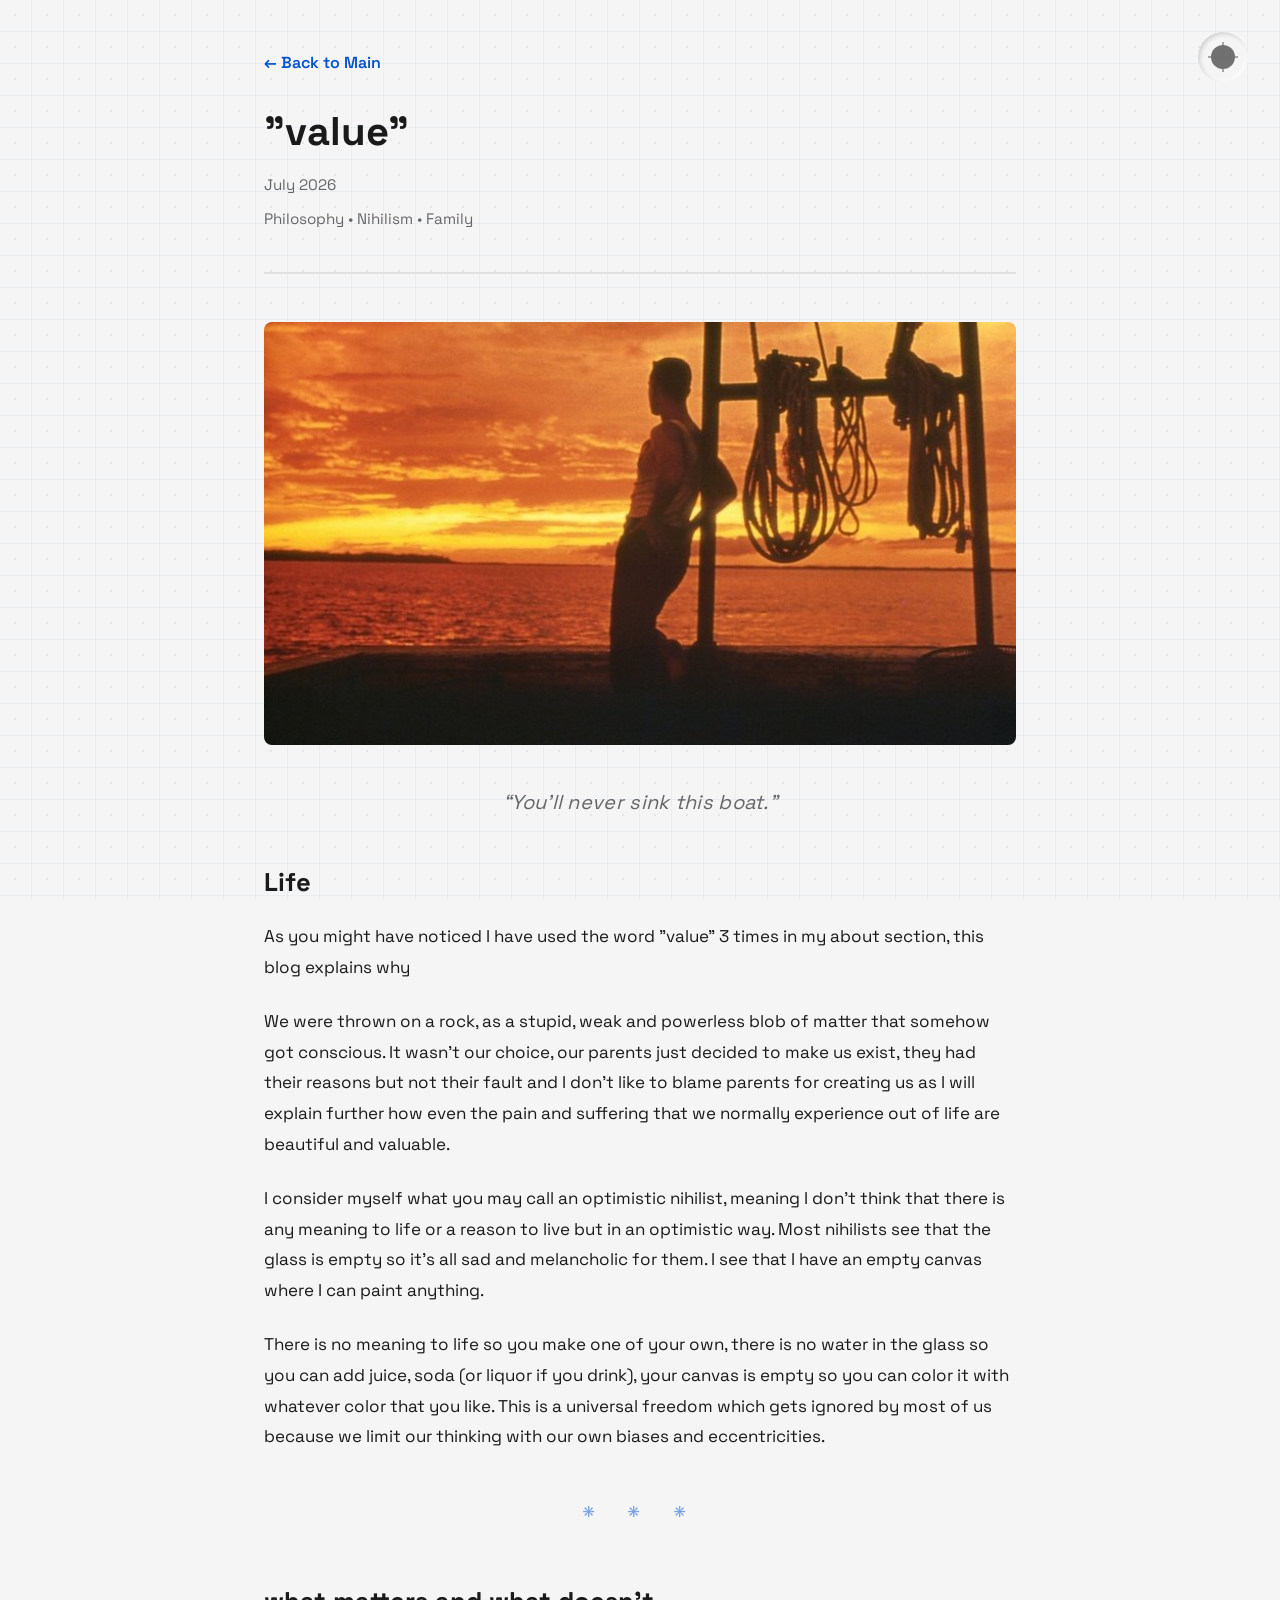
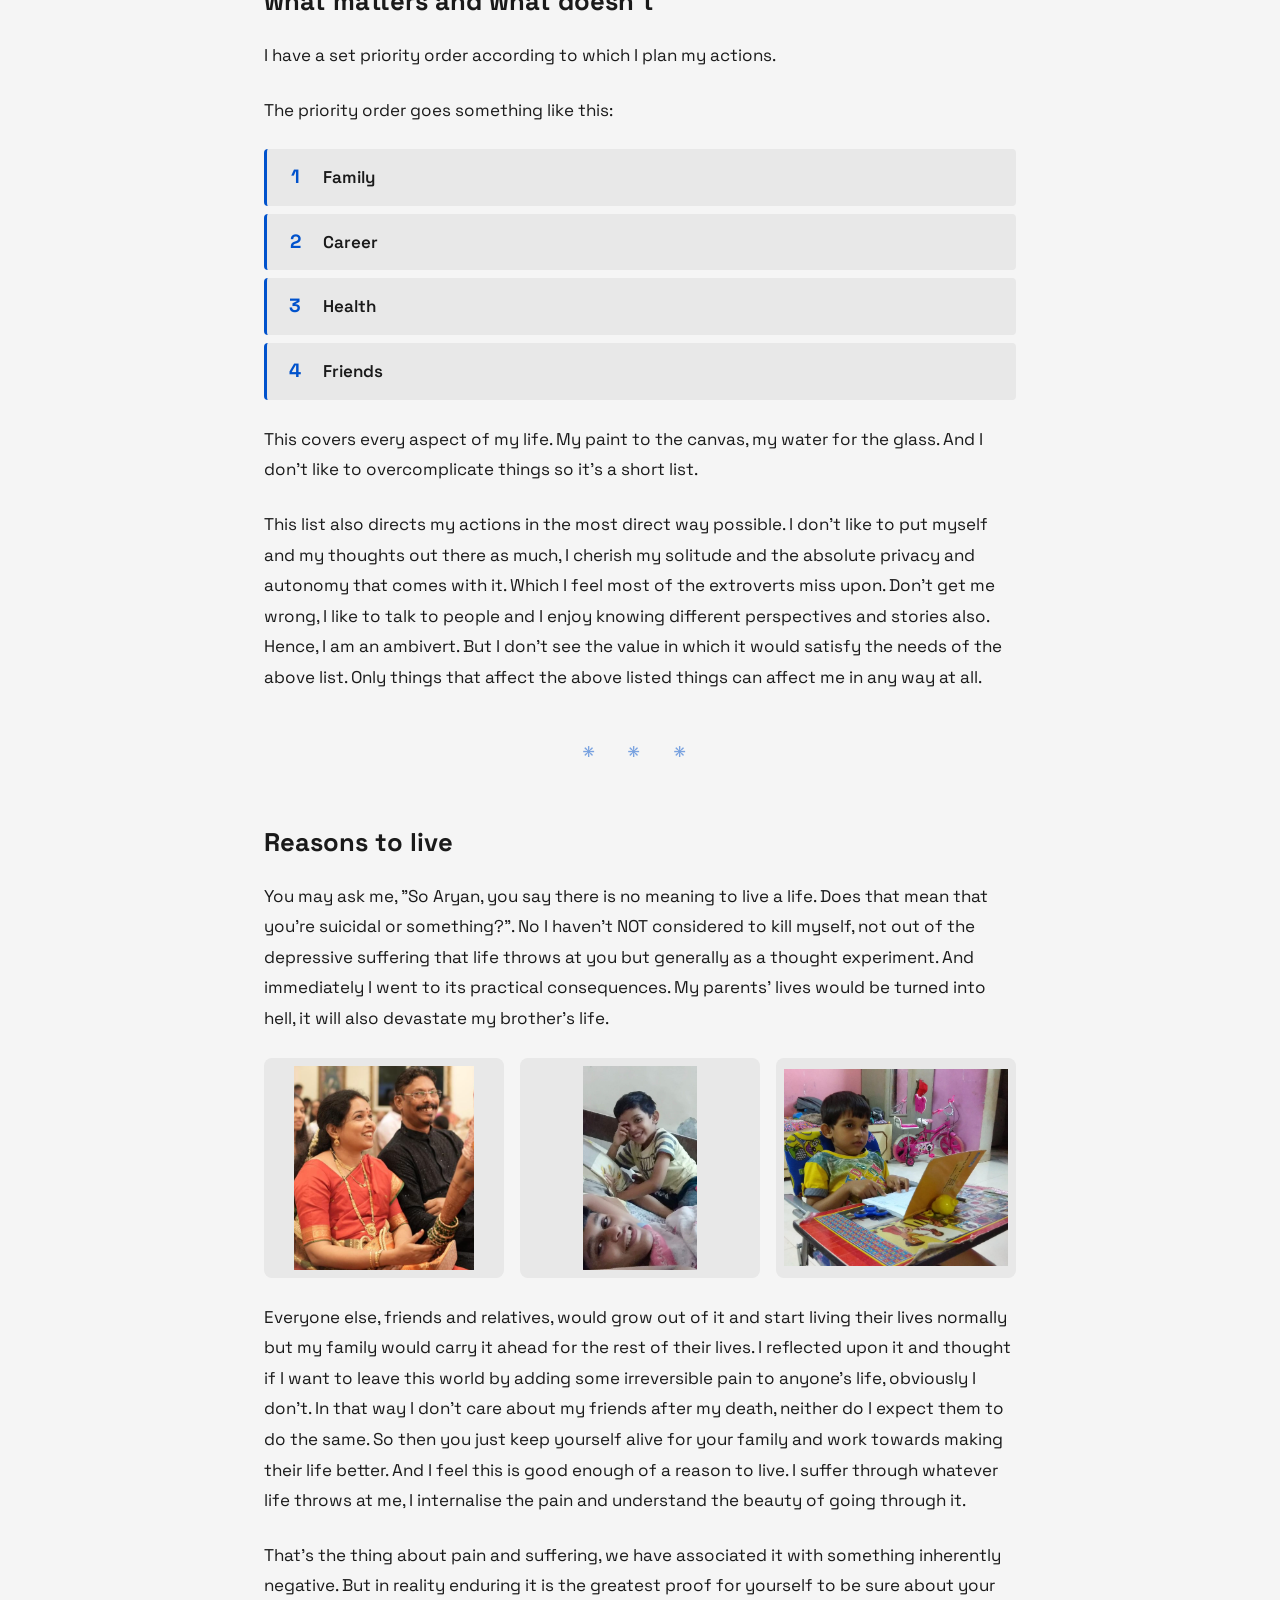
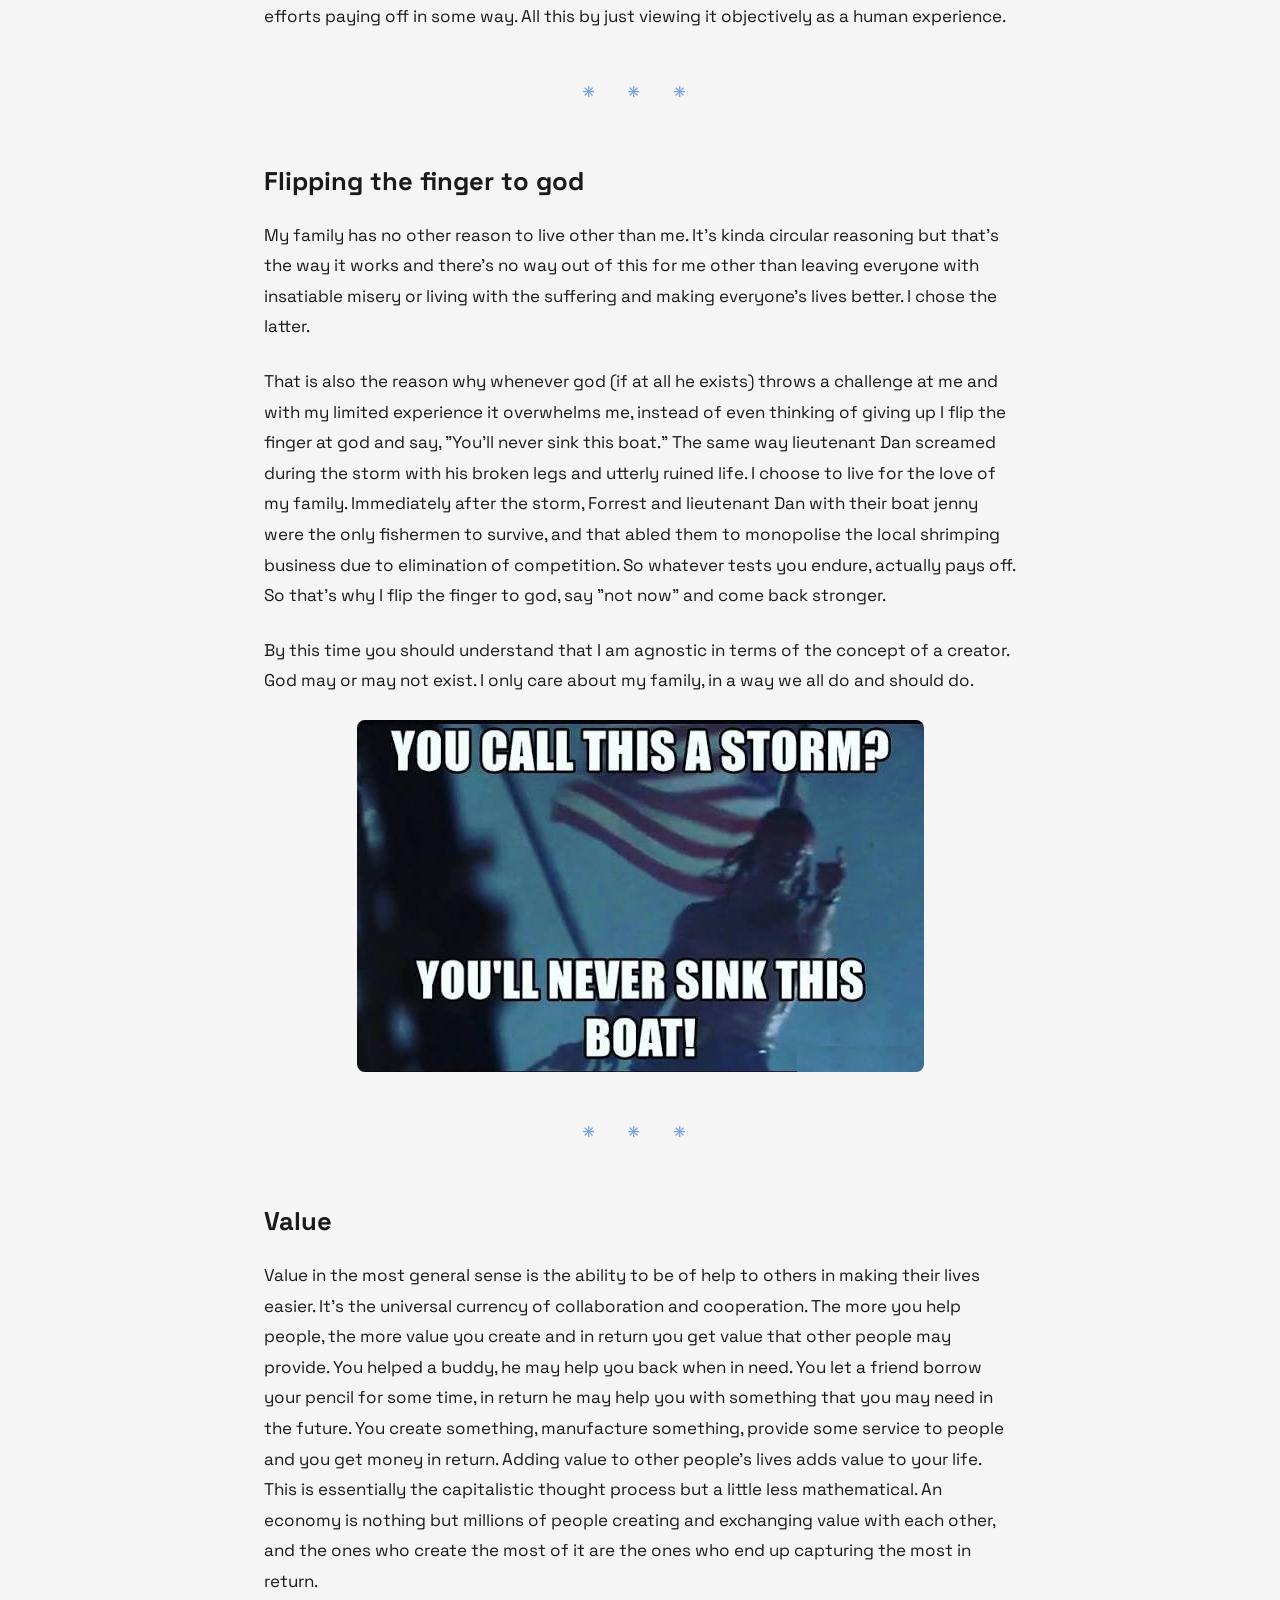
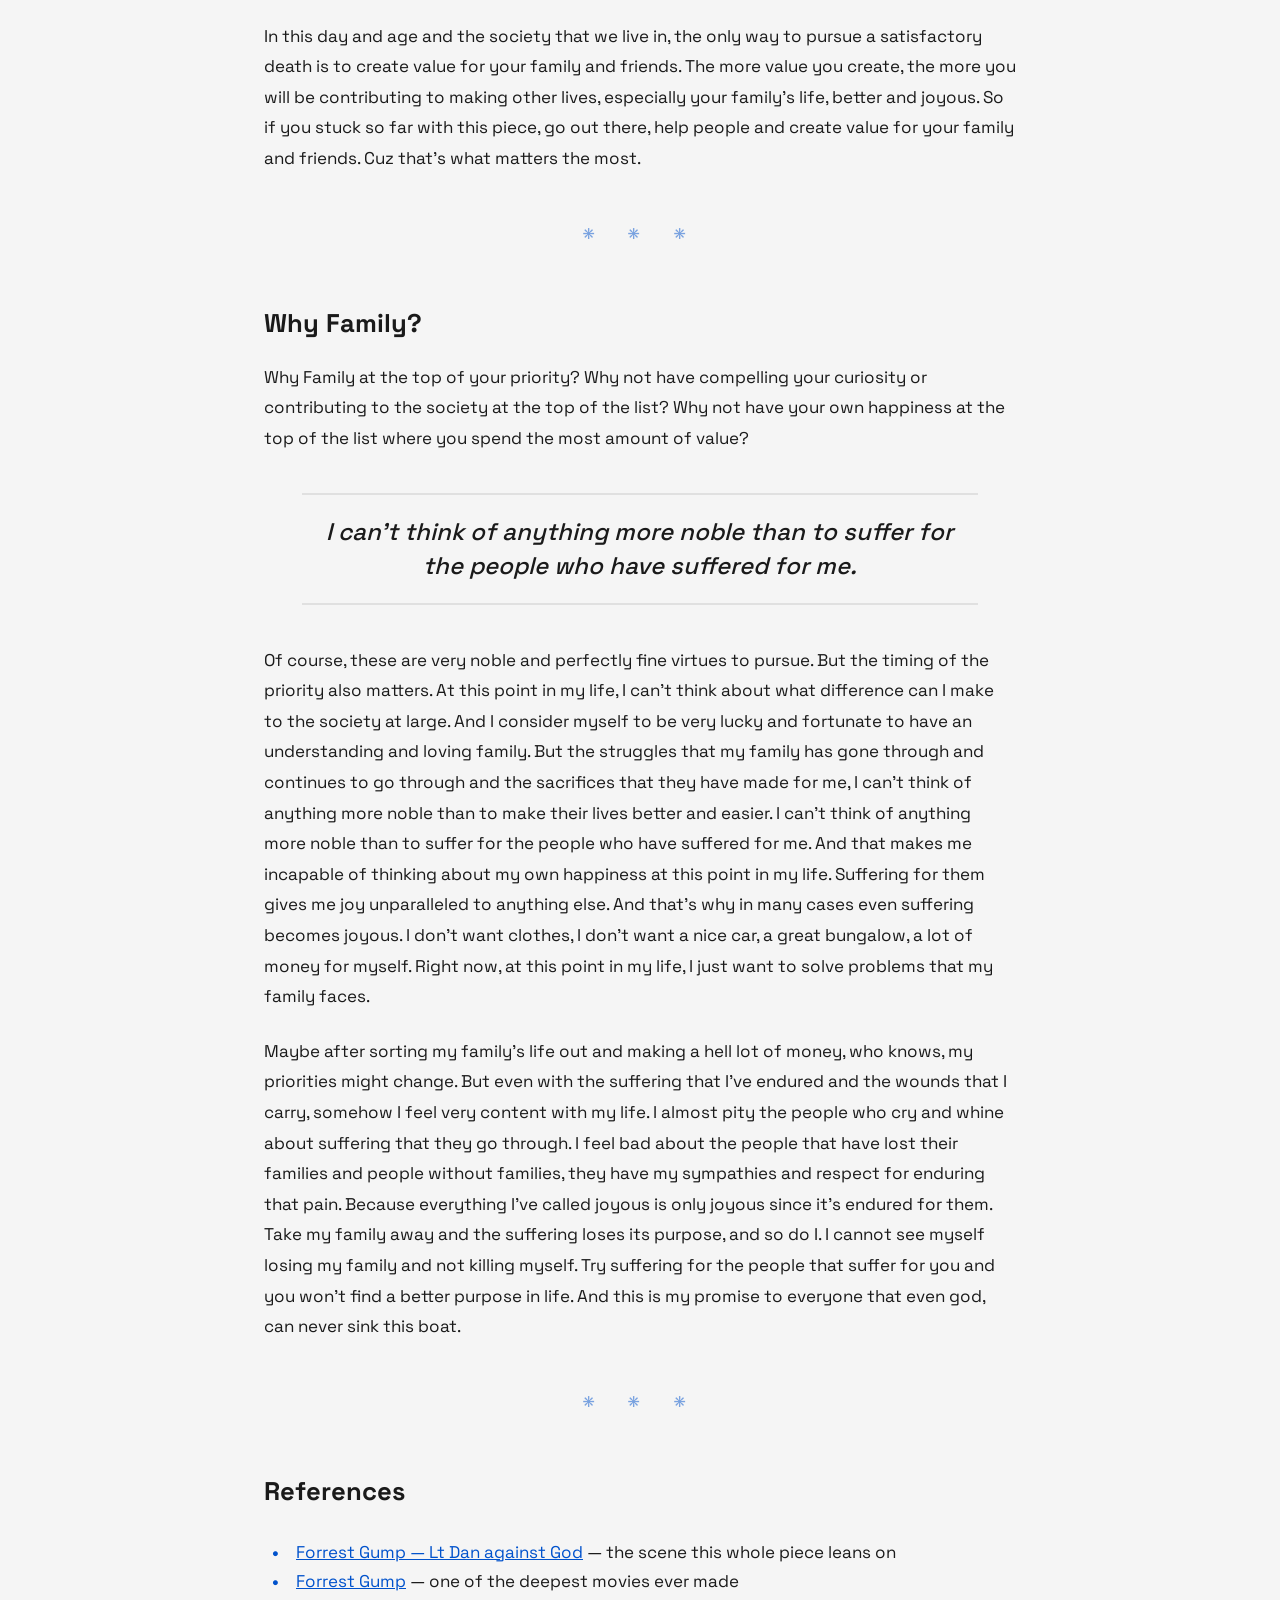
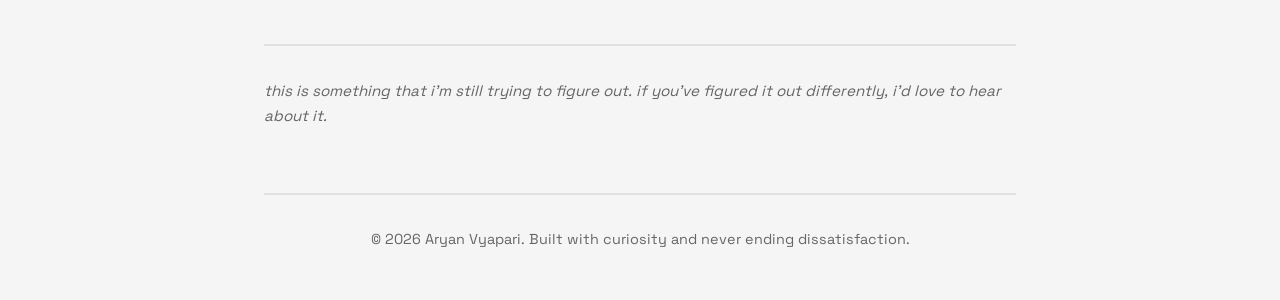
==== commit 12e5f6bb: "Add References section to 'value' post" ====
--- a/blog/Value.html
+++ b/blog/Value.html
@@ -33,7 +33,7 @@
 
         <div class="blog-content">
             <h2>Life</h2>
-            <p class="first-para">As you might have noticed I have used the word "value" 3 times in my about section, this blog explains why</p>
+            <p>As you might have noticed I have used the word "value" 3 times in my about section, this blog explains why</p>
             <p>We were thrown on a rock, as a stupid, weak and powerless blob of matter that somehow got conscious. It wasn't our choice, our parents just decided to make us exist, they had their reasons but not their fault and I don't like to blame parents for creating us as I will explain further how even the pain and suffering that we normally experience out of life are beautiful and valuable.</p>
             <p>I consider myself what you may call an optimistic nihilist, meaning I don't think that there is any meaning to life or a reason to live but in an optimistic way. Most nihilists see that the glass is empty so it's all sad and melancholic for them. I see that I have an empty canvas where I can paint anything.</p>
             <p>There is no meaning to life so you make one of your own, there is no water in the glass so you can add juice, soda (or liquor if you drink), your canvas is empty so you can color it with whatever color that you like. This is a universal freedom which gets ignored by most of us because we limit our thinking with our own biases and eccentricities.</p>
@@ -107,6 +107,12 @@
             <p>
                 Maybe after sorting my family's life out and making a hell lot of money, who knows, my priorities might change. But even with the suffering that I've endured and the wounds that I carry, somehow I feel very content with my life. I almost pity the people who cry and whine about suffering that they go through. I feel bad about the people that have lost their families and people without families, they have my sympathies and respect for enduring that pain. Because everything I've called joyous is only joyous since it's endured for them. Take my family away and the suffering loses its purpose, and so do I. I cannot see myself losing my family and not killing myself. Try suffering for the people that suffer for you and you won't find a better purpose in life. And this is my promise to everyone that even god, can never sink this boat.
             </p>
+
+            <h2>References</h2>
+            <ul>
+                <li><a href="https://youtu.be/jc374YQAjJg" target="_blank" rel="noopener noreferrer">Forrest Gump — Lt Dan against God</a> — the scene this whole piece leans on</li>
+                <li><a href="https://en.wikipedia.org/wiki/Forrest_Gump" target="_blank" rel="noopener noreferrer">Forrest Gump</a> — one of the deepest movies ever made</li>
+            </ul>
         </div>
         
         <div class="blog-footer">
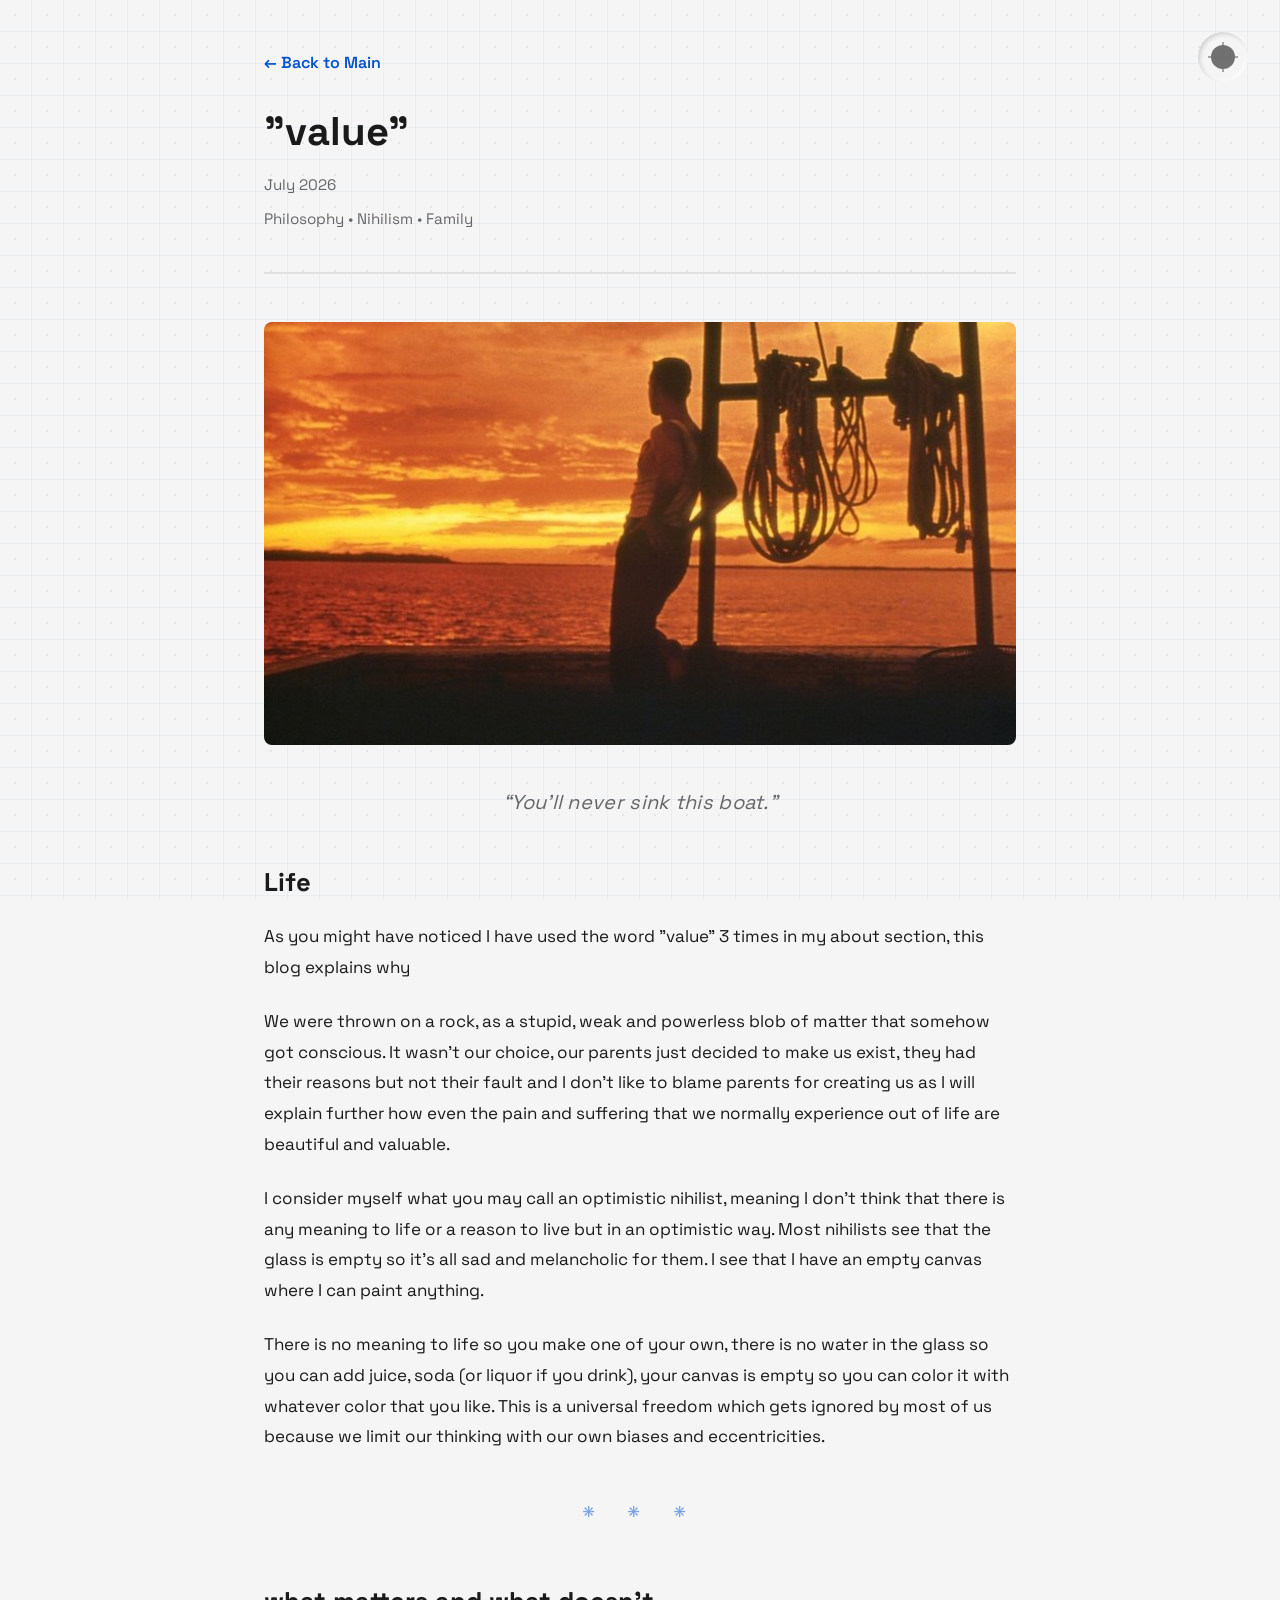
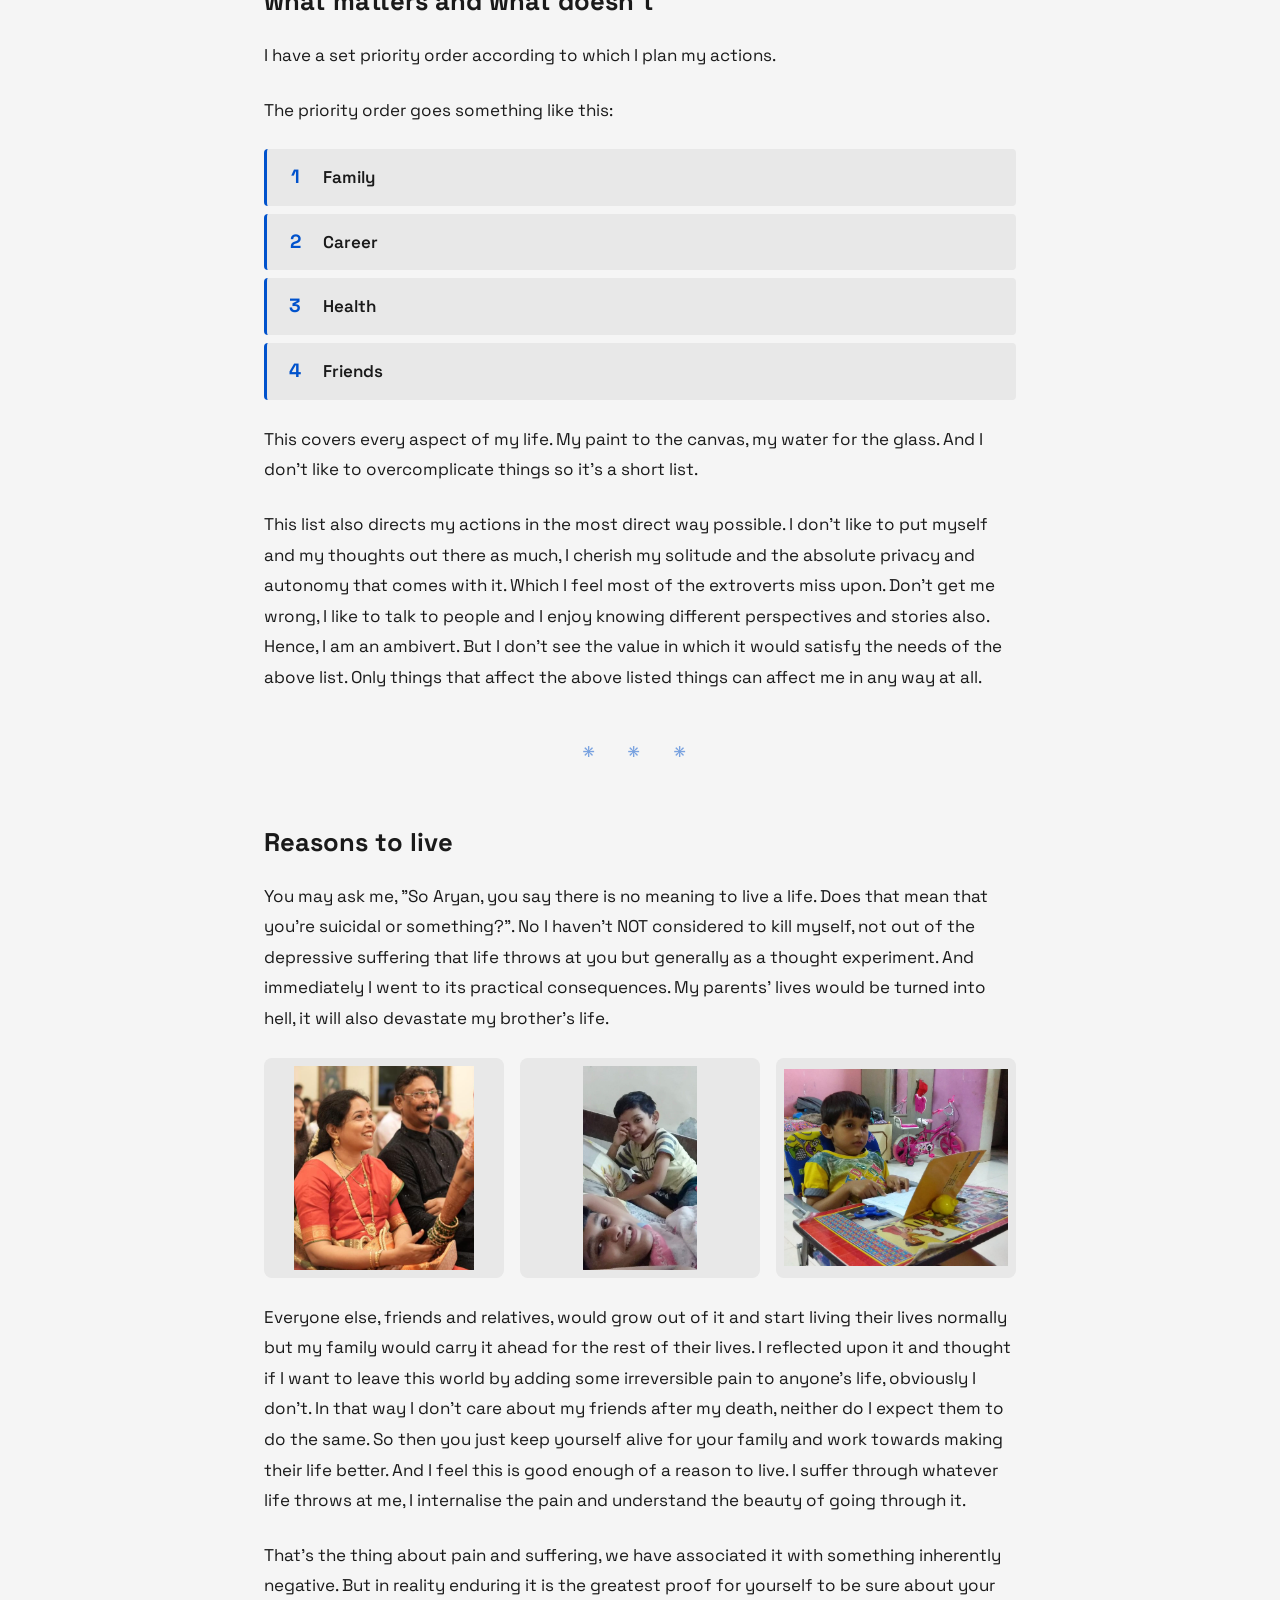
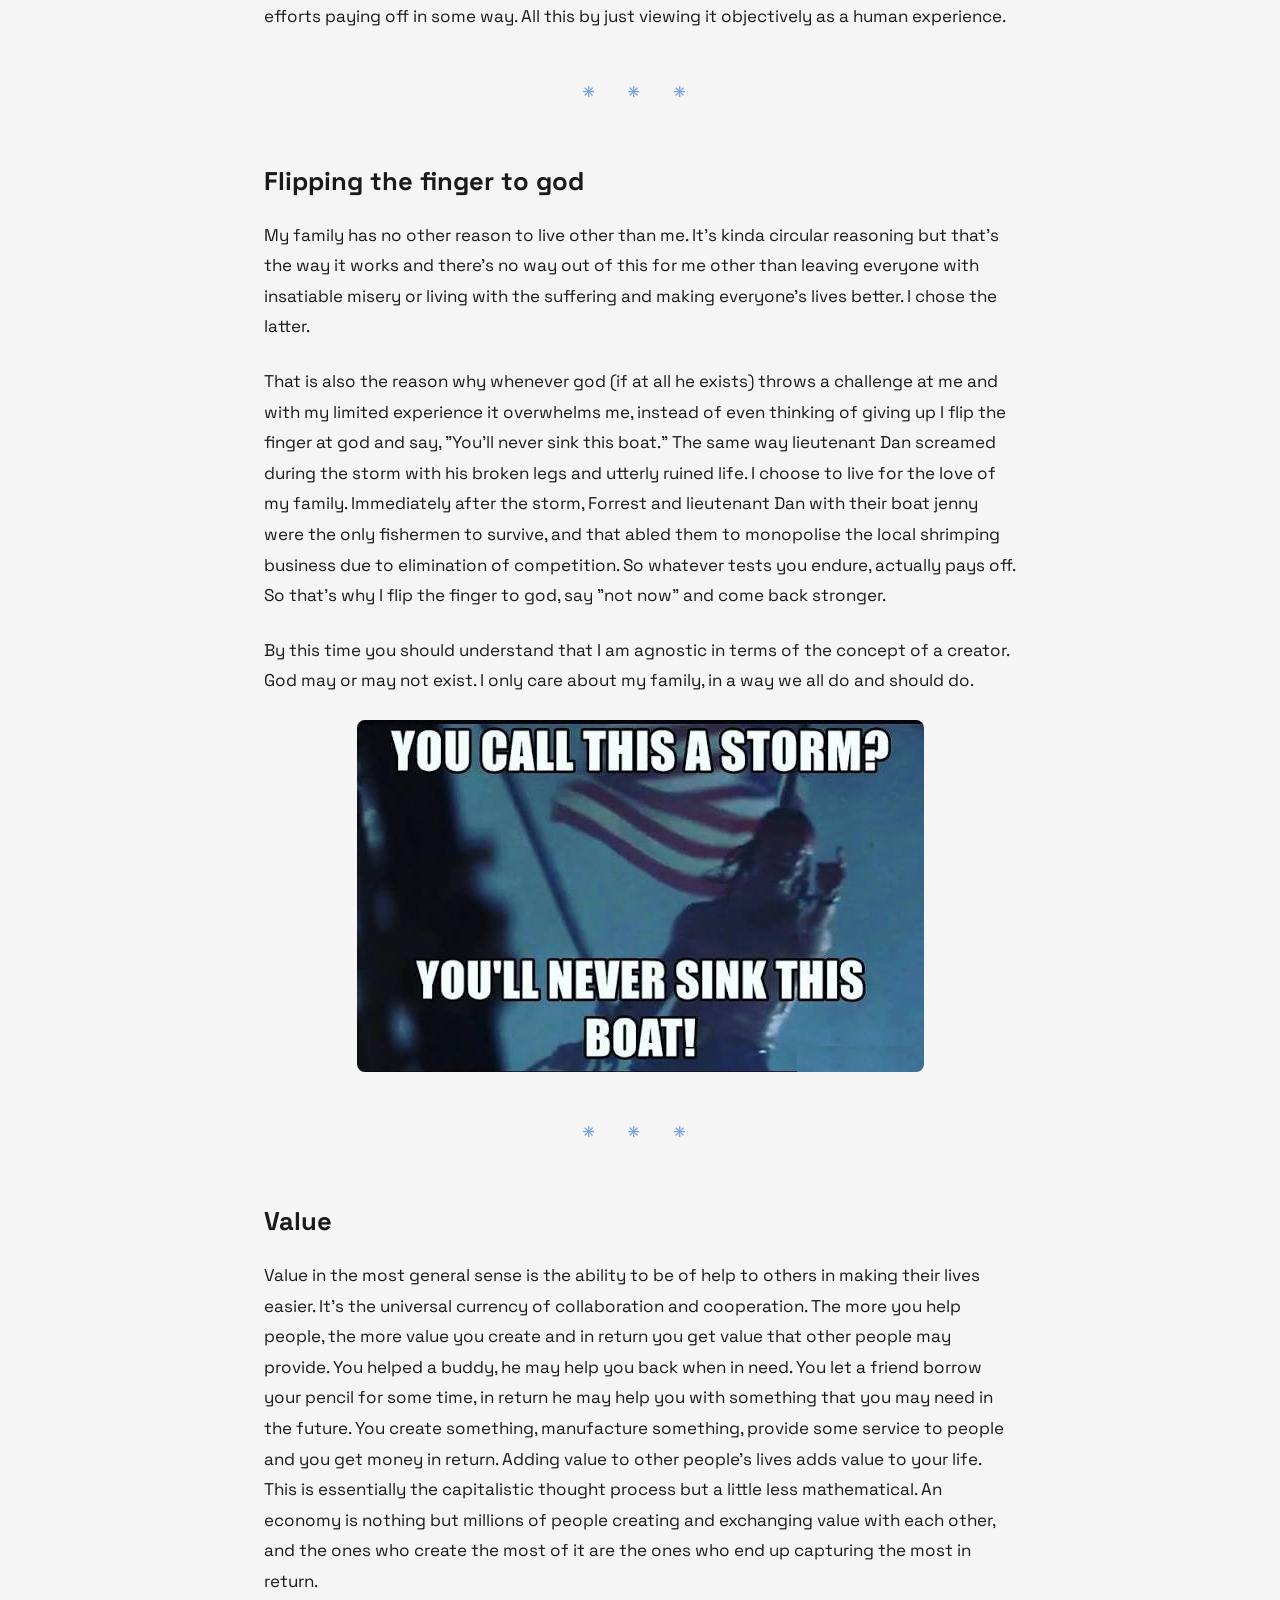
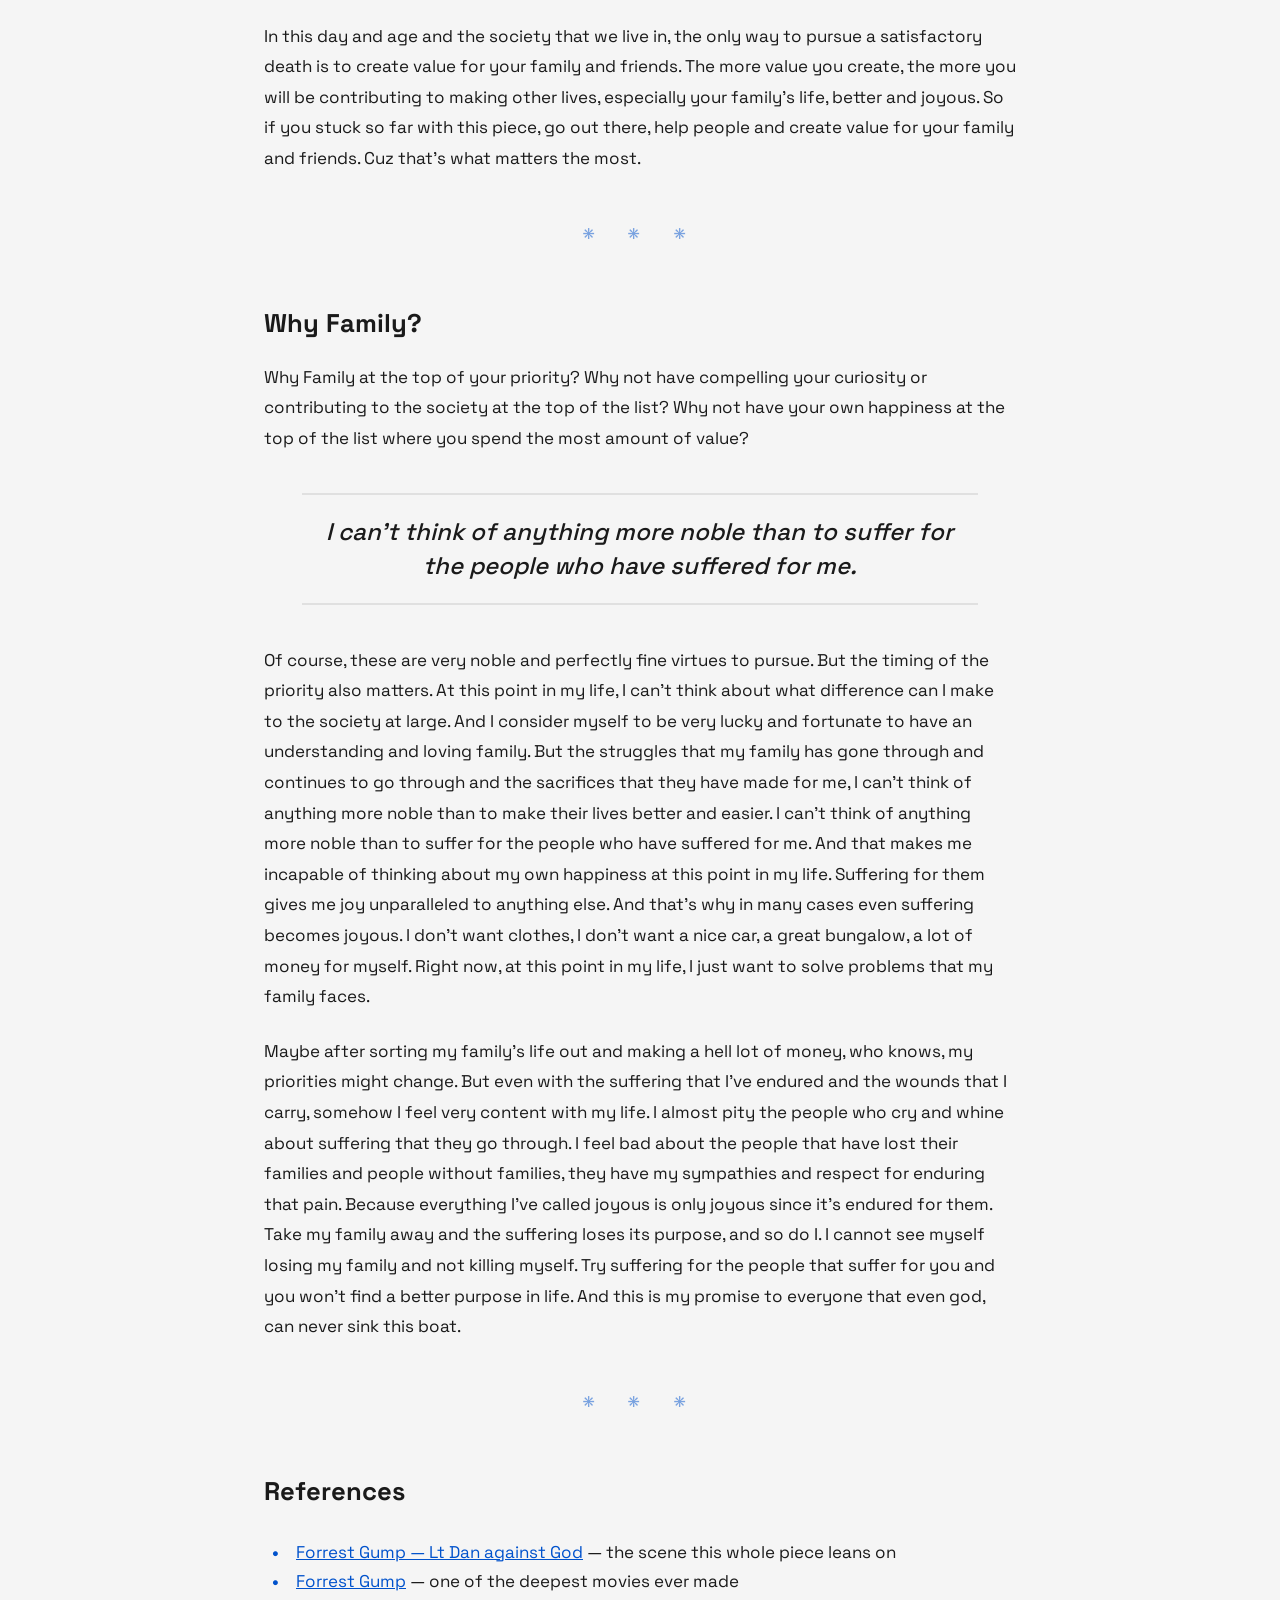
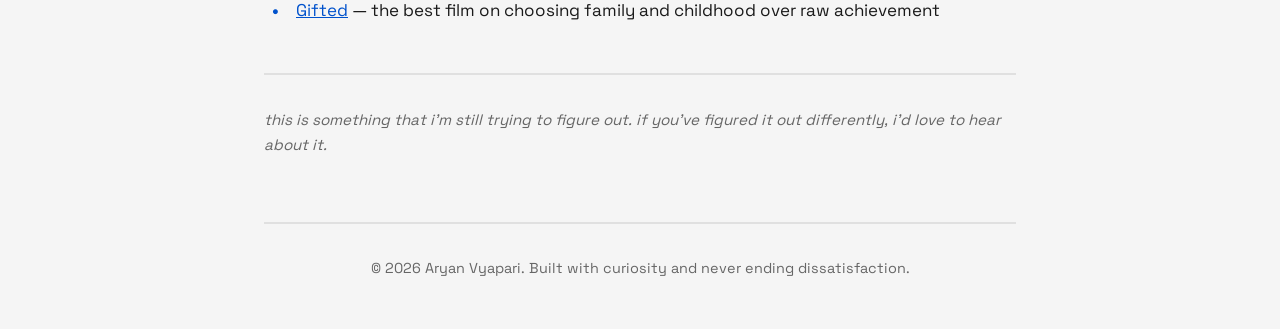
==== commit e66e6e03: "Add Gifted to References" ====
--- a/blog/Value.html
+++ b/blog/Value.html
@@ -112,6 +112,7 @@
             <ul>
                 <li><a href="https://youtu.be/jc374YQAjJg" target="_blank" rel="noopener noreferrer">Forrest Gump — Lt Dan against God</a> — the scene this whole piece leans on</li>
                 <li><a href="https://en.wikipedia.org/wiki/Forrest_Gump" target="_blank" rel="noopener noreferrer">Forrest Gump</a> — one of the deepest movies ever made</li>
+                <li><a href="https://en.wikipedia.org/wiki/Gifted_(film)" target="_blank" rel="noopener noreferrer">Gifted</a> — the best film on choosing family and childhood over raw achievement</li>
             </ul>
         </div>
         
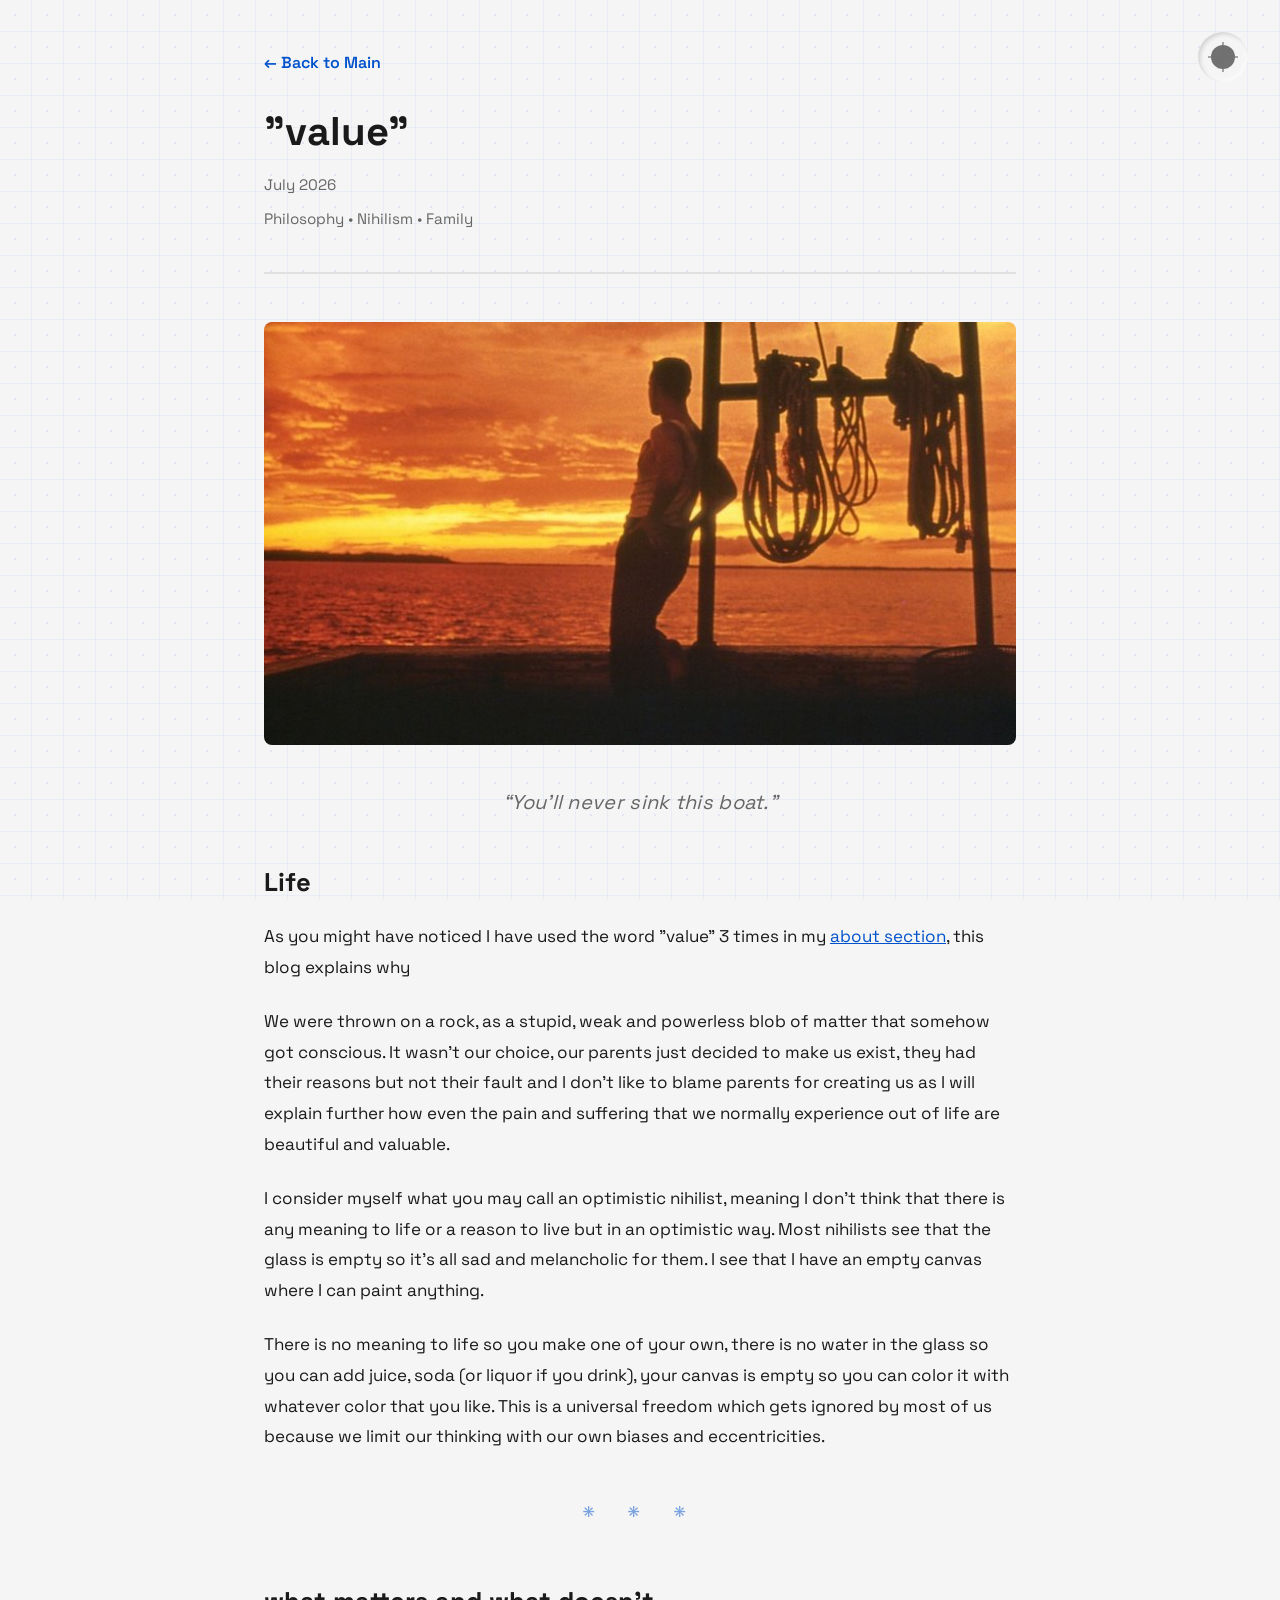
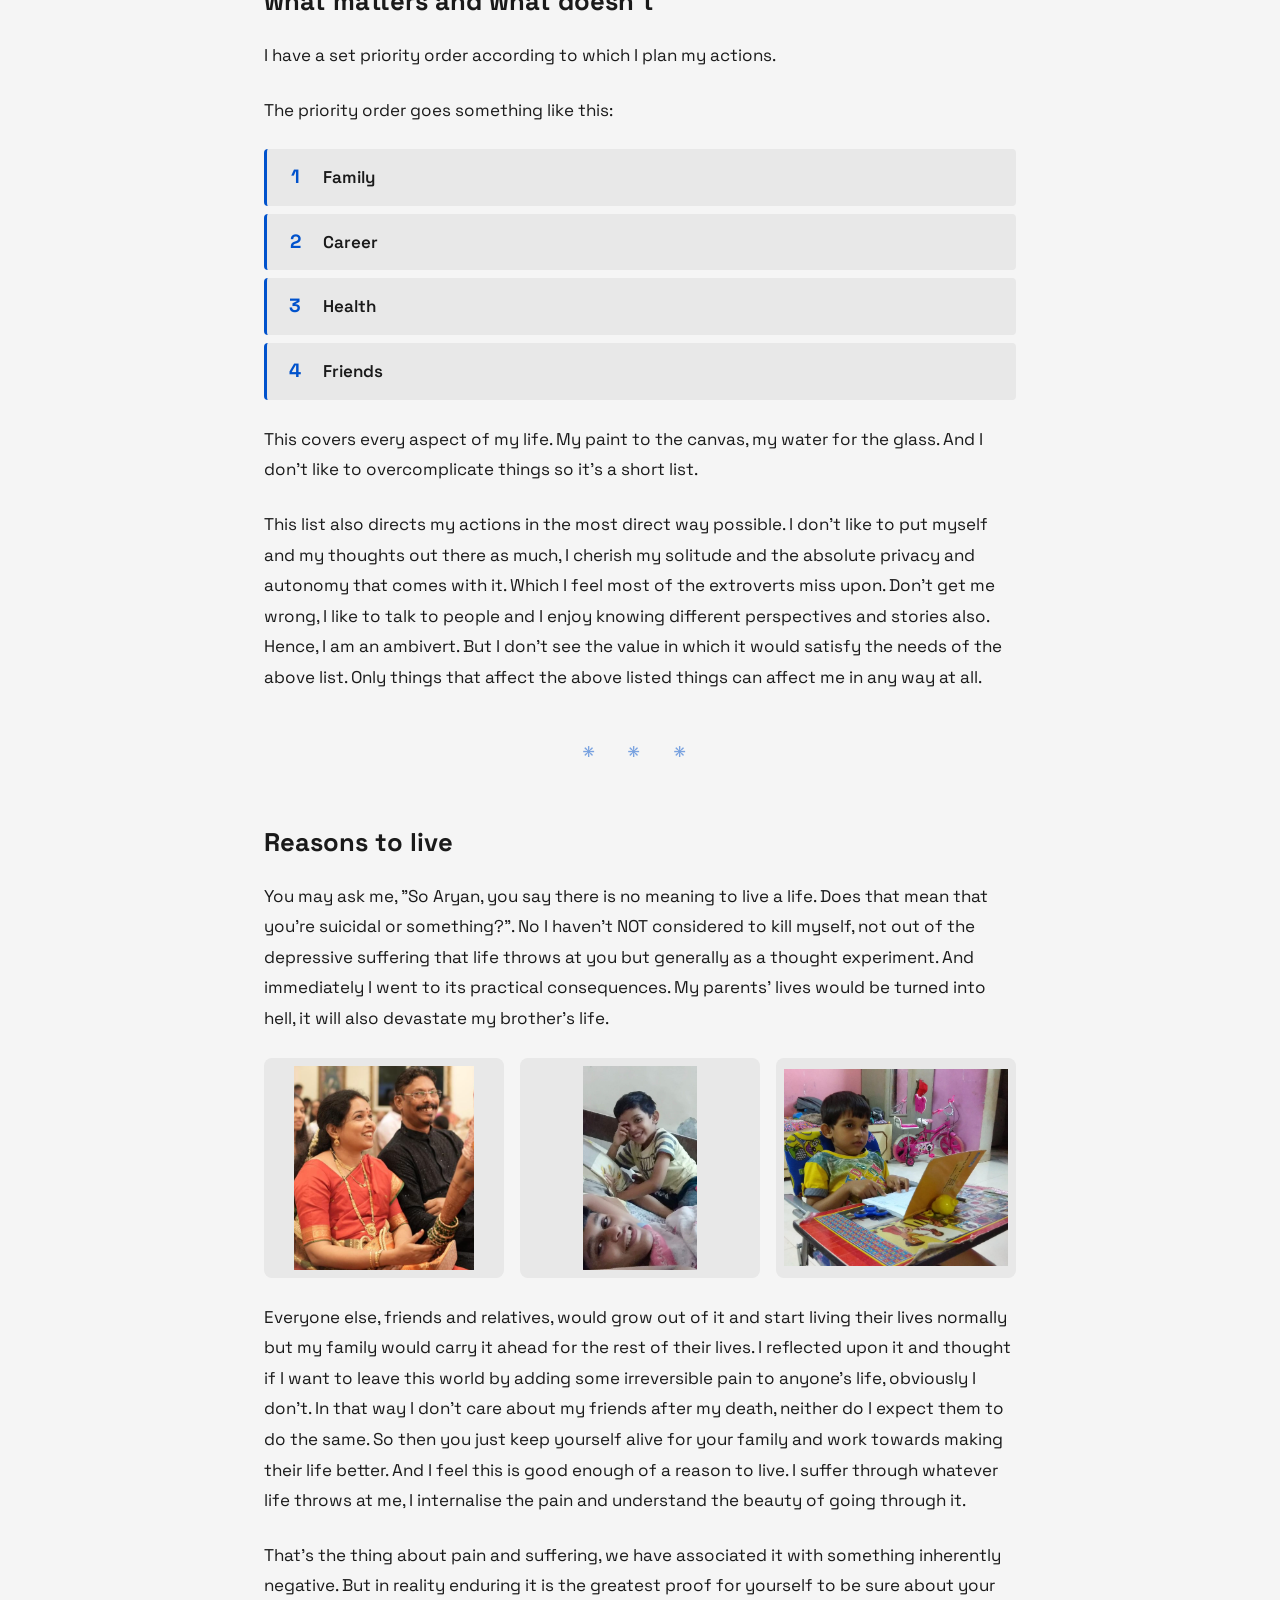
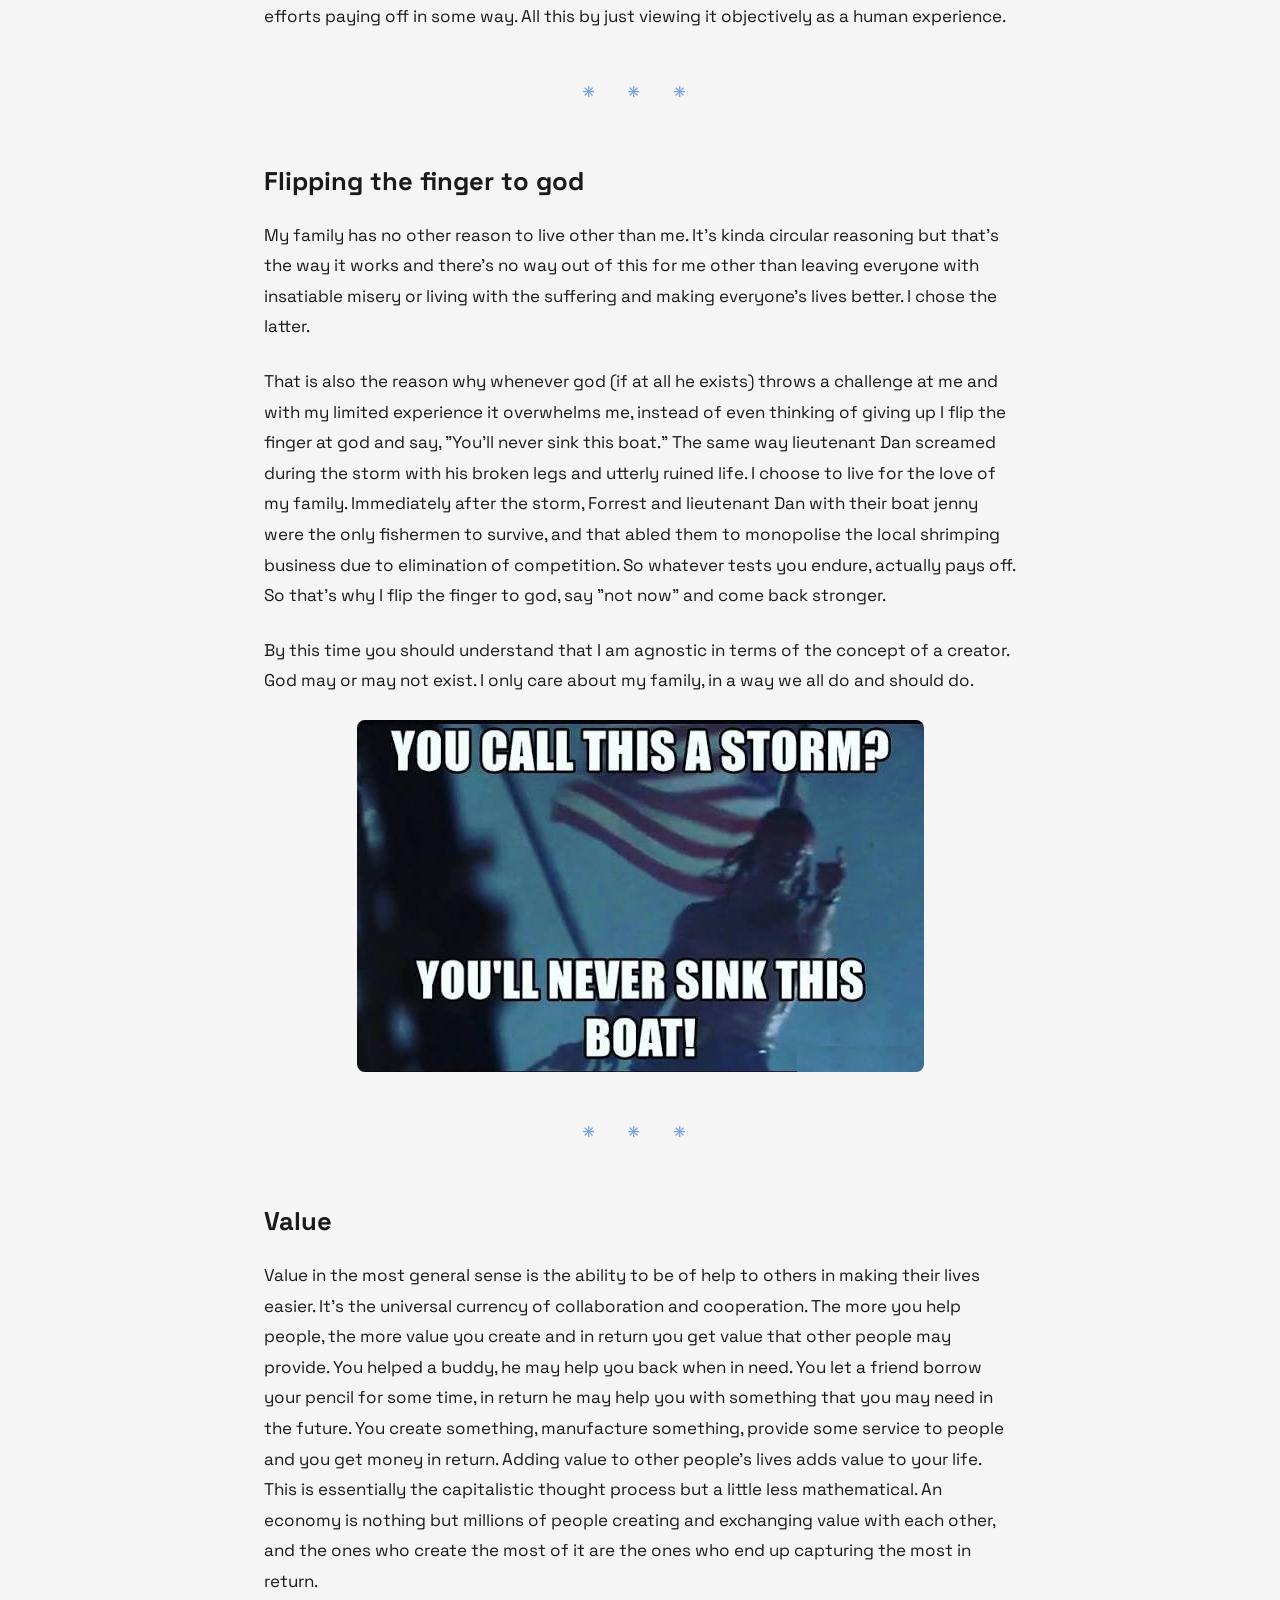
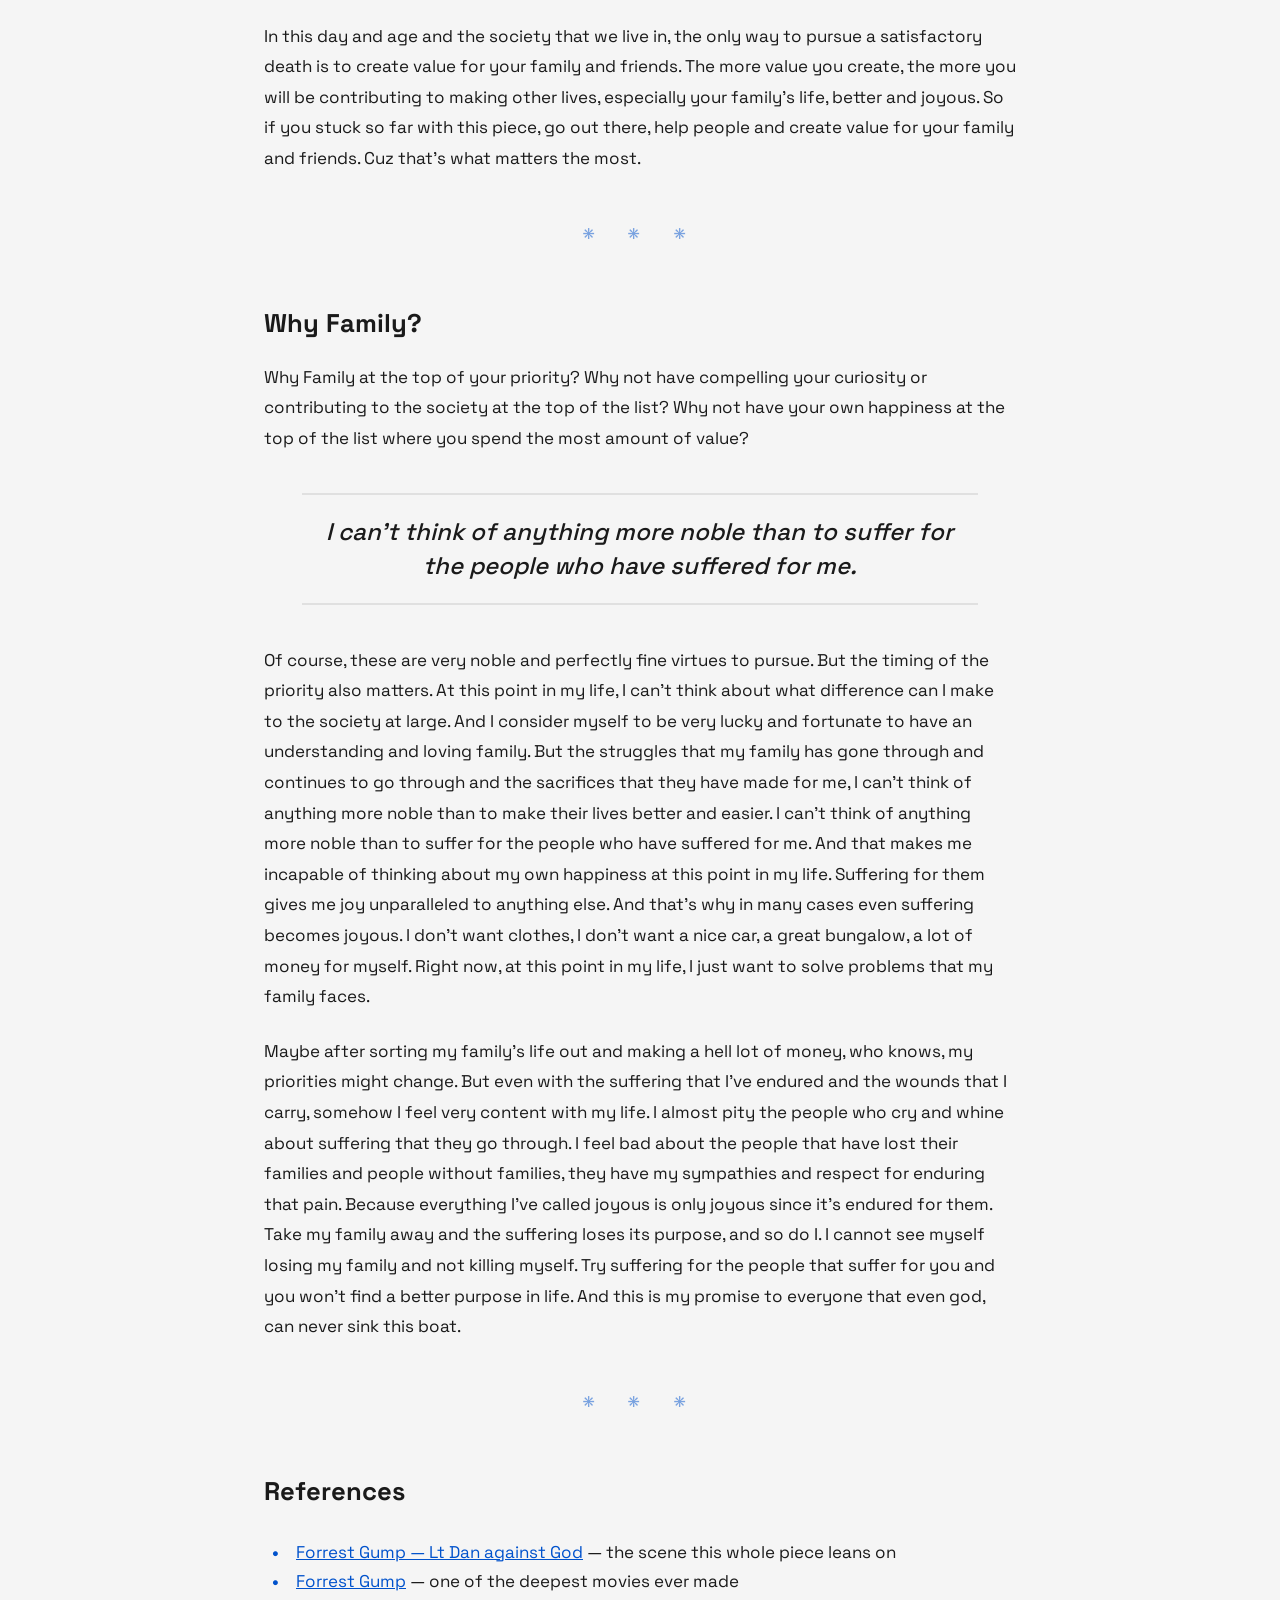
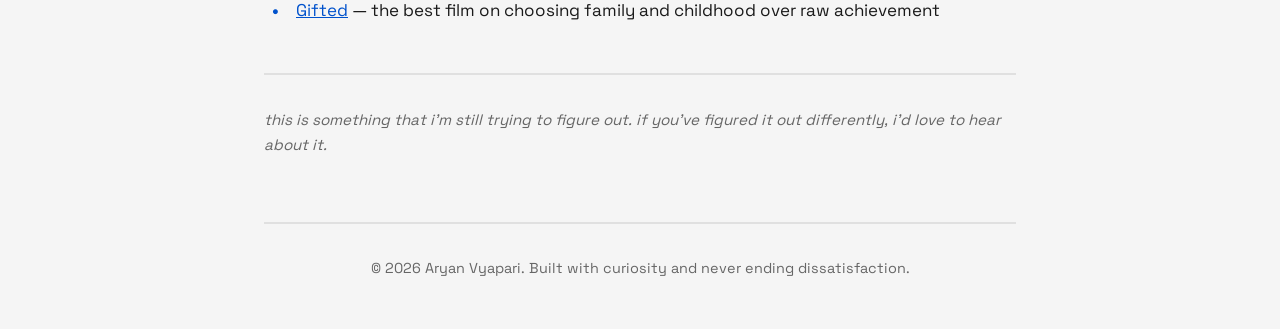
==== commit b0170024: "link about section" ====
--- a/blog/Value.html
+++ b/blog/Value.html
@@ -33,7 +33,7 @@
 
         <div class="blog-content">
             <h2>Life</h2>
-            <p>As you might have noticed I have used the word "value" 3 times in my about section, this blog explains why</p>
+            <p>As you might have noticed I have used the word "value" 3 times in my <a href="../index.html#about">about section</a>, this blog explains why</p>
             <p>We were thrown on a rock, as a stupid, weak and powerless blob of matter that somehow got conscious. It wasn't our choice, our parents just decided to make us exist, they had their reasons but not their fault and I don't like to blame parents for creating us as I will explain further how even the pain and suffering that we normally experience out of life are beautiful and valuable.</p>
             <p>I consider myself what you may call an optimistic nihilist, meaning I don't think that there is any meaning to life or a reason to live but in an optimistic way. Most nihilists see that the glass is empty so it's all sad and melancholic for them. I see that I have an empty canvas where I can paint anything.</p>
             <p>There is no meaning to life so you make one of your own, there is no water in the glass so you can add juice, soda (or liquor if you drink), your canvas is empty so you can color it with whatever color that you like. This is a universal freedom which gets ignored by most of us because we limit our thinking with our own biases and eccentricities.</p>
@@ -112,7 +112,7 @@
             <ul>
                 <li><a href="https://youtu.be/jc374YQAjJg" target="_blank" rel="noopener noreferrer">Forrest Gump — Lt Dan against God</a> — the scene this whole piece leans on</li>
                 <li><a href="https://en.wikipedia.org/wiki/Forrest_Gump" target="_blank" rel="noopener noreferrer">Forrest Gump</a> — one of the deepest movies ever made</li>
-                <li><a href="https://en.wikipedia.org/wiki/Gifted_(film)" target="_blank" rel="noopener noreferrer">Gifted</a> — the best film on choosing family and childhood over raw achievement</li>
+                <li><a href="https://en.wikipedia.org/wiki/Gifted_(2017_film)" target="_blank" rel="noopener noreferrer">Gifted</a> — the best film on choosing family and childhood over raw achievement</li>
             </ul>
         </div>
         
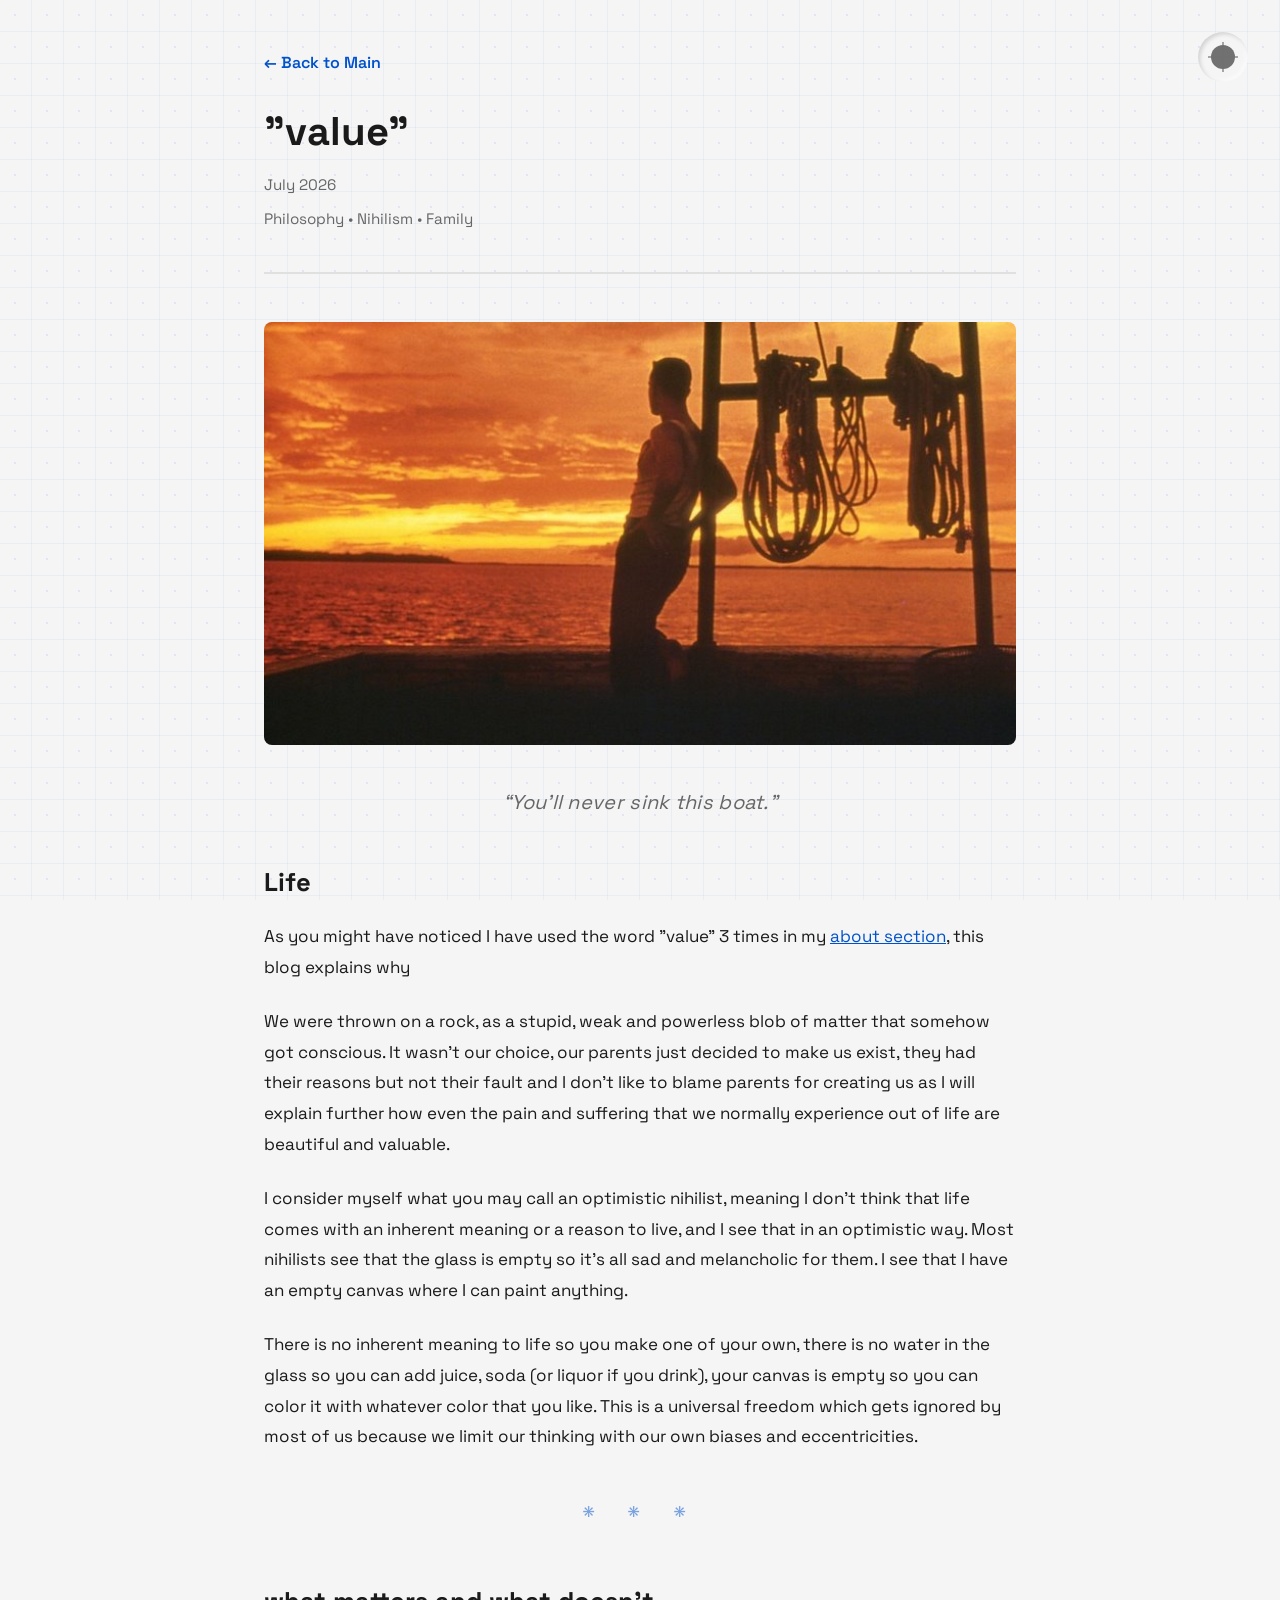
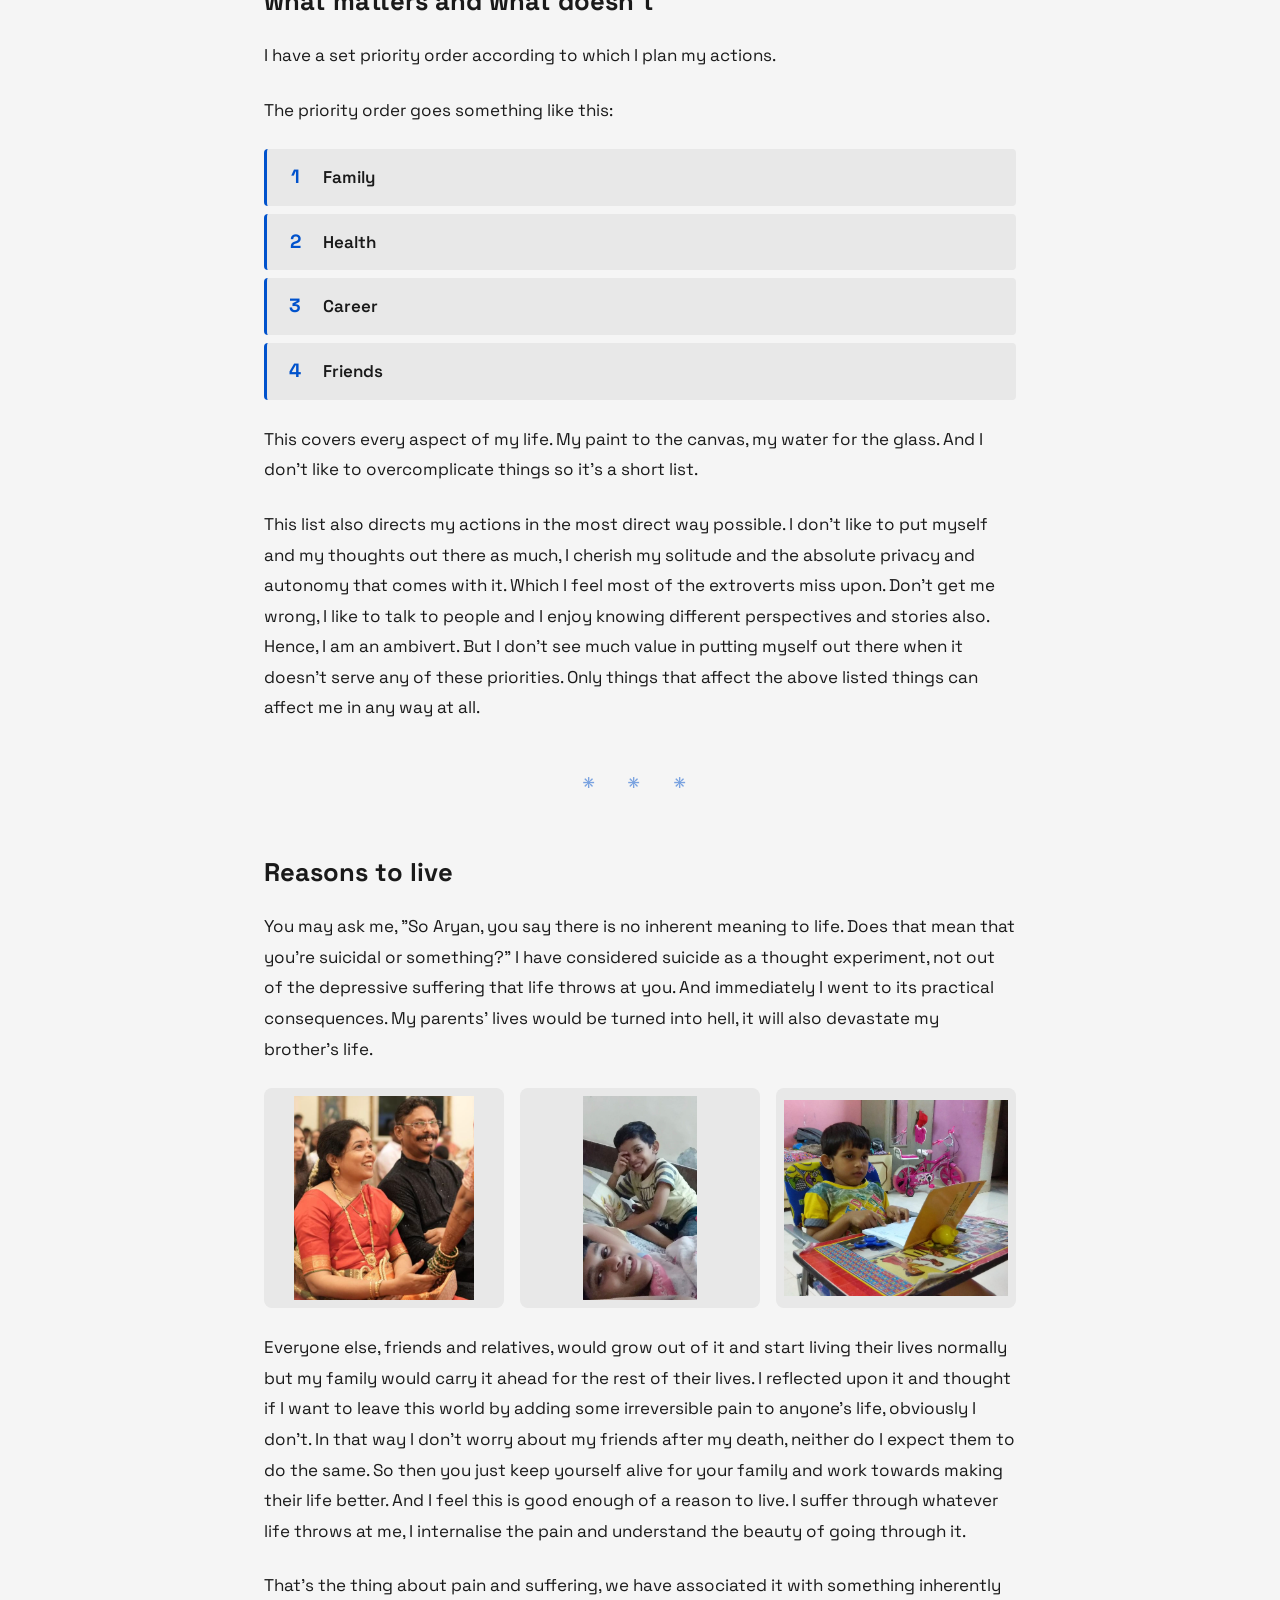
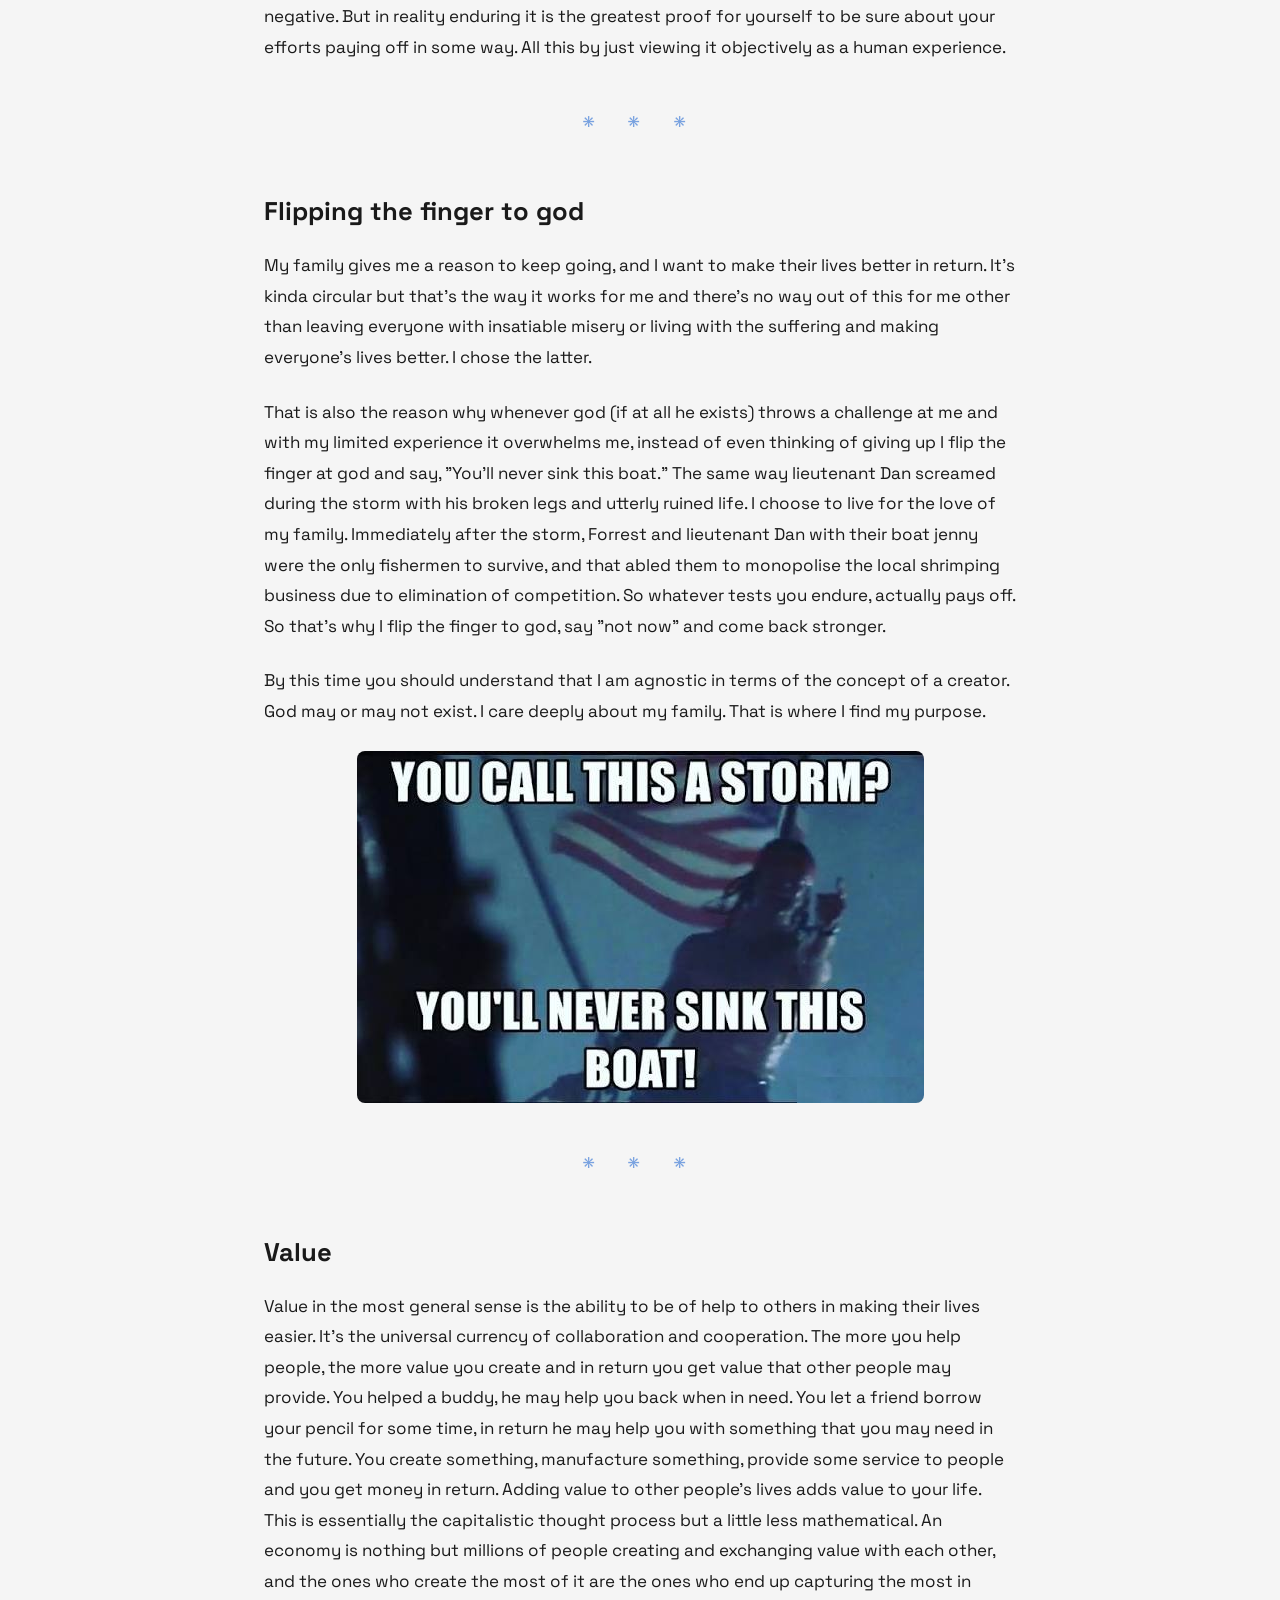
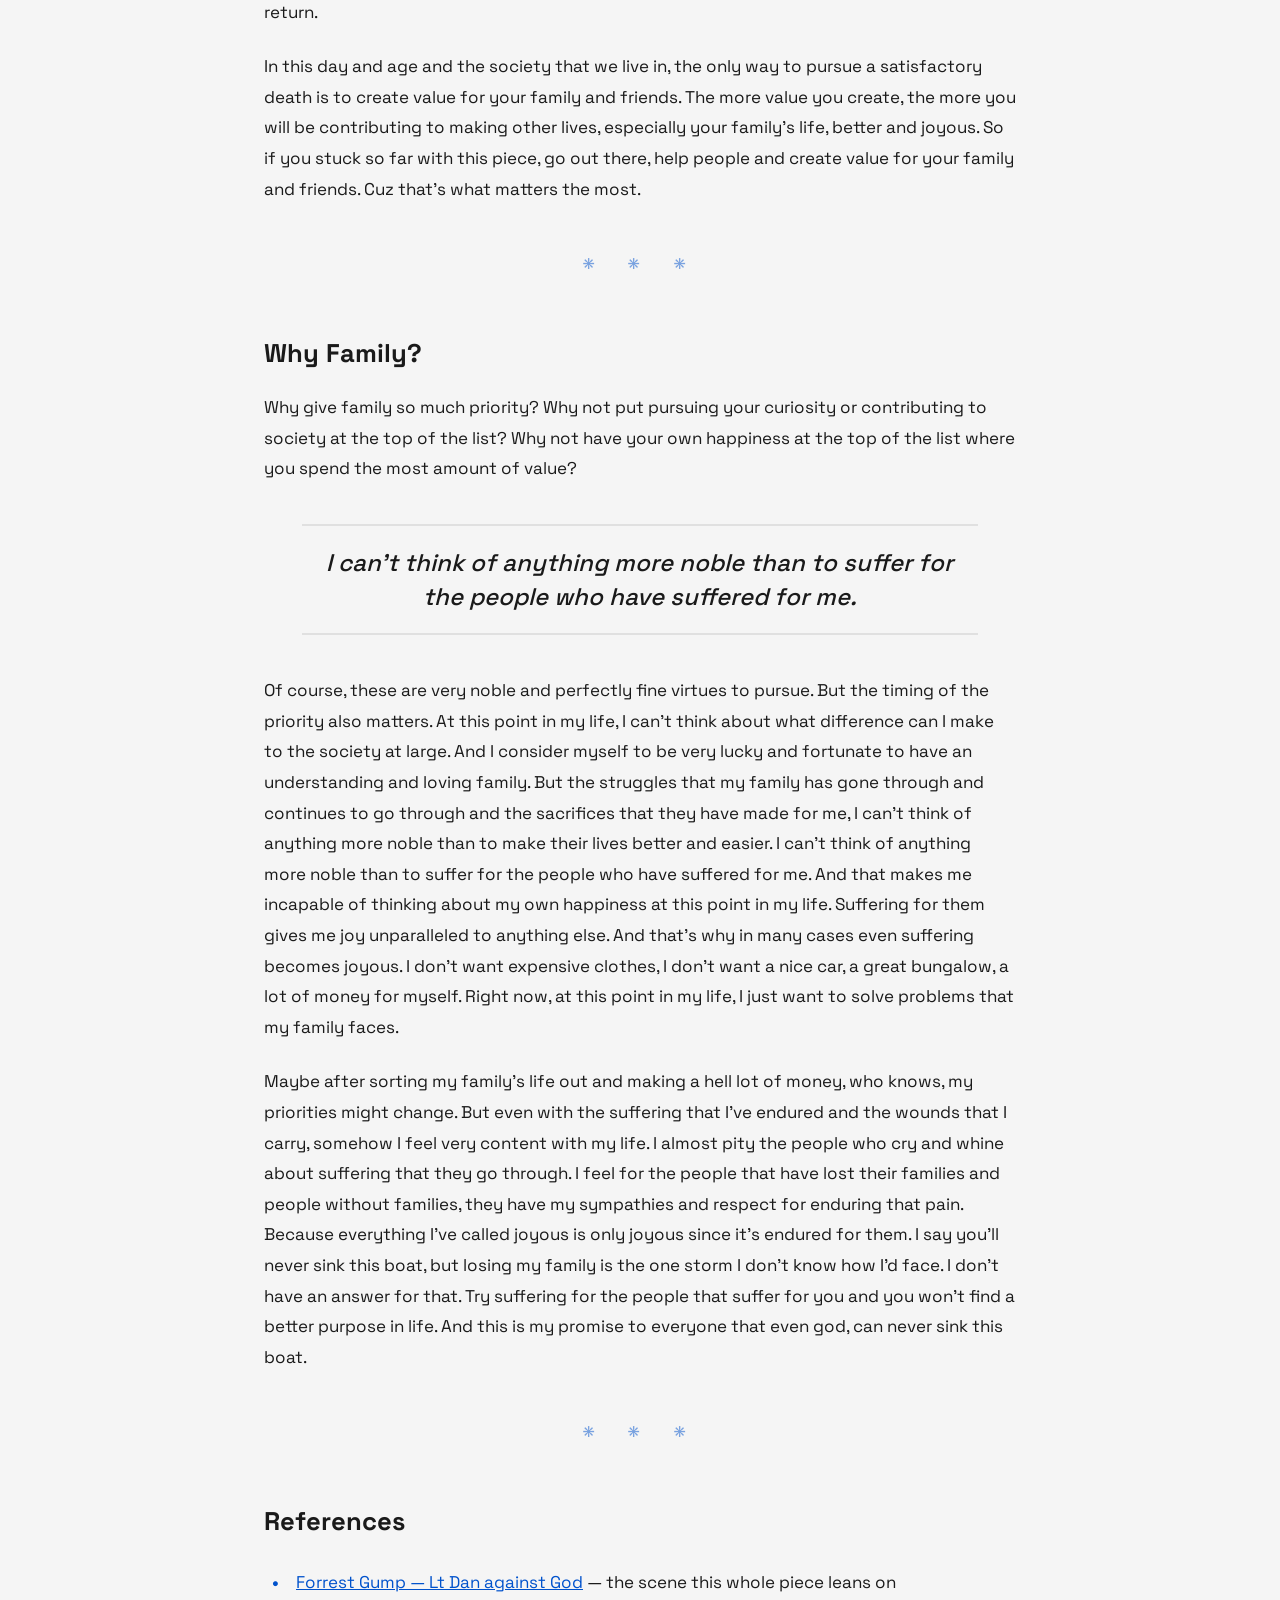
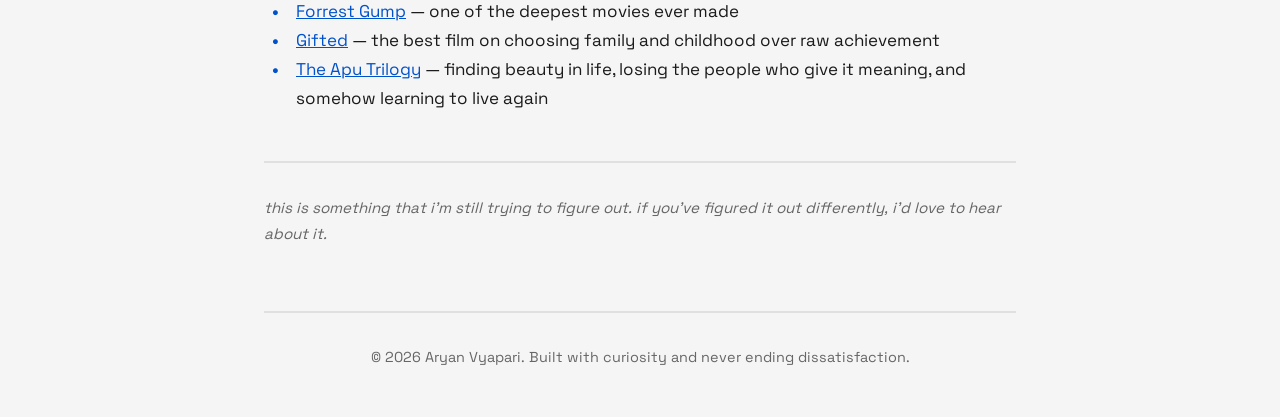
==== commit d5feb4f9: "Publish 'value' blog post Co-Authored-By: Claude Opus 5.5 <noreply@anthropic.com> Claude-Session: ht" ====
--- a/blog/Value.html
+++ b/blog/Value.html
@@ -35,28 +35,28 @@
             <h2>Life</h2>
             <p>As you might have noticed I have used the word "value" 3 times in my <a href="../index.html#about">about section</a>, this blog explains why</p>
             <p>We were thrown on a rock, as a stupid, weak and powerless blob of matter that somehow got conscious. It wasn't our choice, our parents just decided to make us exist, they had their reasons but not their fault and I don't like to blame parents for creating us as I will explain further how even the pain and suffering that we normally experience out of life are beautiful and valuable.</p>
-            <p>I consider myself what you may call an optimistic nihilist, meaning I don't think that there is any meaning to life or a reason to live but in an optimistic way. Most nihilists see that the glass is empty so it's all sad and melancholic for them. I see that I have an empty canvas where I can paint anything.</p>
-            <p>There is no meaning to life so you make one of your own, there is no water in the glass so you can add juice, soda (or liquor if you drink), your canvas is empty so you can color it with whatever color that you like. This is a universal freedom which gets ignored by most of us because we limit our thinking with our own biases and eccentricities.</p>
+            <p>I consider myself what you may call an optimistic nihilist, meaning I don't think that life comes with an inherent meaning or a reason to live, and I see that in an optimistic way. Most nihilists see that the glass is empty so it's all sad and melancholic for them. I see that I have an empty canvas where I can paint anything.</p>
+            <p>There is no inherent meaning to life so you make one of your own, there is no water in the glass so you can add juice, soda (or liquor if you drink), your canvas is empty so you can color it with whatever color that you like. This is a universal freedom which gets ignored by most of us because we limit our thinking with our own biases and eccentricities.</p>
             
             <h2>what matters and what doesn't</h2>
             <p>I have a set priority order according to which I plan my actions.</p>
             <p>The priority order goes something like this:
                 <ol class="priority-list">
                     <li>Family</li>
+                    <li>Health</li>
                     <li>Career</li>
-                    <li>Health</li>
                     <li>Friends</li>
                 </ol>
                 This covers every aspect of my life. My paint to the canvas, my water for the glass. And I don't like to overcomplicate things so it's a short list.
             </p>
             <p>
                 This list also directs my actions in the most direct way possible. I don't like to put myself and my thoughts out there as much, I cherish my solitude and the absolute privacy and autonomy that comes with it. Which I feel most of the extroverts miss upon. Don't get me wrong, I like to talk to people and I enjoy knowing different perspectives and stories also. Hence, I am an ambivert.
-                But I don't see the value in which it would satisfy the needs of the above list. Only things that affect the above listed things can affect me in any way at all.
+                But I don't see much value in putting myself out there when it doesn't serve any of these priorities. Only things that affect the above listed things can affect me in any way at all.
             </p>
 
             <h2>Reasons to live</h2>
             <p>
-                You may ask me, "So Aryan, you say there is no meaning to live a life. Does that mean that you're suicidal or something?". No I haven't NOT considered to kill myself, not out of the depressive suffering that life throws at you but generally as a thought experiment. And immediately I went to its practical consequences. My parents' lives would be turned into hell, it will also devastate my brother's life.
+                You may ask me, "So Aryan, you say there is no inherent meaning to life. Does that mean that you're suicidal or something?" I have considered suicide as a thought experiment, not out of the depressive suffering that life throws at you. And immediately I went to its practical consequences. My parents' lives would be turned into hell, it will also devastate my brother's life.
             </p>
 
             <div class="blog-image-row">
@@ -66,7 +66,7 @@
             </div>
 
             <p>
-                Everyone else, friends and relatives, would grow out of it and start living their lives normally but my family would carry it ahead for the rest of their lives. I reflected upon it and thought if I want to leave this world by adding some irreversible pain to anyone's life, obviously I don't. In that way I don't care about my friends after my death, neither do I expect them to do the same. So then you just keep yourself alive for your family and work towards making their life better. And I feel this is good enough of a reason to live. I suffer through whatever life throws at me, I internalise the pain and understand the beauty of going through it. 
+                Everyone else, friends and relatives, would grow out of it and start living their lives normally but my family would carry it ahead for the rest of their lives. I reflected upon it and thought if I want to leave this world by adding some irreversible pain to anyone's life, obviously I don't. In that way I don't worry about my friends after my death, neither do I expect them to do the same. So then you just keep yourself alive for your family and work towards making their life better. And I feel this is good enough of a reason to live. I suffer through whatever life throws at me, I internalise the pain and understand the beauty of going through it. 
             </p>
             <p>    
                 That's the thing about pain and suffering, we have associated it with something inherently negative. But in reality enduring it is the greatest proof for yourself to be sure about your efforts paying off in some way. All this by just viewing it objectively as a human experience.
@@ -74,13 +74,13 @@
 
             <h2>Flipping the finger to god</h2>
             <p>
-                My family has no other reason to live other than me. It's kinda circular reasoning but that's the way it works and there's no way out of this for me other than leaving everyone with insatiable misery or living with the suffering and making everyone's lives better. I chose the latter.
+                My family gives me a reason to keep going, and I want to make their lives better in return. It's kinda circular but that's the way it works for me and there's no way out of this for me other than leaving everyone with insatiable misery or living with the suffering and making everyone's lives better. I chose the latter.
             </p>
             <p>
                 That is also the reason why whenever god (if at all he exists) throws a challenge at me and with my limited experience it overwhelms me, instead of even thinking of giving up I flip the finger at god and say, "You'll never sink this boat." The same way lieutenant Dan screamed during the storm with his broken legs and utterly ruined life. I choose to live for the love of my family. Immediately after the storm, Forrest and lieutenant Dan with their boat jenny were the only fishermen to survive, and that abled them to monopolise the local shrimping business due to elimination of competition. So whatever tests you endure, actually pays off. So that's why I flip the finger to god, say "not now" and come back stronger. 
             </p>
             <p>
-                By this time you should understand that I am agnostic in terms of the concept of a creator. God may or may not exist. I only care about my family, in a way we all do and should do.
+                By this time you should understand that I am agnostic in terms of the concept of a creator. God may or may not exist. I care deeply about my family. That is where I find my purpose.
             </p>
 
             <img src="../images/images.jpeg" alt="flipping the finger to god" class="blog-image">
@@ -95,17 +95,17 @@
 
             <h2>Why Family?</h2>
             <p>
-                Why Family at the top of your priority? Why not have compelling your curiosity or contributing to the society at the top of the list? Why not have your own happiness at the top of the list where you spend the most amount of value?
+                Why give family so much priority? Why not put pursuing your curiosity or contributing to society at the top of the list? Why not have your own happiness at the top of the list where you spend the most amount of value?
             </p>
 
             <blockquote class="pull-quote">
                 I can&rsquo;t think of anything more noble than to suffer for the people who have suffered for me.
             </blockquote>
             <p>
-                Of course, these are very noble and perfectly fine virtues to pursue. But the timing of the priority also matters. At this point in my life, I can't think about what difference can I make to the society at large. And I consider myself to be very lucky and fortunate to have an understanding and loving family. But the struggles that my family has gone through and continues to go through and the sacrifices that they have made for me, I can't think of anything more noble than to make their lives better and easier. I can't think of anything more noble than to suffer for the people who have suffered for me. And that makes me incapable of thinking about my own happiness at this point in my life. Suffering for them gives me joy unparalleled to anything else. And that's why in many cases even suffering becomes joyous. I don't want clothes, I don't want a nice car, a great bungalow, a lot of money for myself. Right now, at this point in my life, I just want to solve problems that my family faces.
+                Of course, these are very noble and perfectly fine virtues to pursue. But the timing of the priority also matters. At this point in my life, I can't think about what difference can I make to the society at large. And I consider myself to be very lucky and fortunate to have an understanding and loving family. But the struggles that my family has gone through and continues to go through and the sacrifices that they have made for me, I can't think of anything more noble than to make their lives better and easier. I can't think of anything more noble than to suffer for the people who have suffered for me. And that makes me incapable of thinking about my own happiness at this point in my life. Suffering for them gives me joy unparalleled to anything else. And that's why in many cases even suffering becomes joyous. I don't want expensive clothes, I don't want a nice car, a great bungalow, a lot of money for myself. Right now, at this point in my life, I just want to solve problems that my family faces.
             </p>
             <p>
-                Maybe after sorting my family's life out and making a hell lot of money, who knows, my priorities might change. But even with the suffering that I've endured and the wounds that I carry, somehow I feel very content with my life. I almost pity the people who cry and whine about suffering that they go through. I feel bad about the people that have lost their families and people without families, they have my sympathies and respect for enduring that pain. Because everything I've called joyous is only joyous since it's endured for them. Take my family away and the suffering loses its purpose, and so do I. I cannot see myself losing my family and not killing myself. Try suffering for the people that suffer for you and you won't find a better purpose in life. And this is my promise to everyone that even god, can never sink this boat.
+                Maybe after sorting my family's life out and making a hell lot of money, who knows, my priorities might change. But even with the suffering that I've endured and the wounds that I carry, somehow I feel very content with my life. I almost pity the people who cry and whine about suffering that they go through. I feel for the people that have lost their families and people without families, they have my sympathies and respect for enduring that pain. Because everything I've called joyous is only joyous since it's endured for them. I say you'll never sink this boat, but losing my family is the one storm I don't know how I'd face. I don't have an answer for that. Try suffering for the people that suffer for you and you won't find a better purpose in life. And this is my promise to everyone that even god, can never sink this boat.
             </p>
 
             <h2>References</h2>
@@ -113,6 +113,7 @@
                 <li><a href="https://youtu.be/jc374YQAjJg" target="_blank" rel="noopener noreferrer">Forrest Gump — Lt Dan against God</a> — the scene this whole piece leans on</li>
                 <li><a href="https://en.wikipedia.org/wiki/Forrest_Gump" target="_blank" rel="noopener noreferrer">Forrest Gump</a> — one of the deepest movies ever made</li>
                 <li><a href="https://en.wikipedia.org/wiki/Gifted_(2017_film)" target="_blank" rel="noopener noreferrer">Gifted</a> — the best film on choosing family and childhood over raw achievement</li>
+                <li><a href="https://www.criterion.com/boxsets/1145-the-apu-trilogy" target="_blank" rel="noopener noreferrer">The Apu Trilogy</a> — finding beauty in life, losing the people who give it meaning, and somehow learning to live again</li>
             </ul>
         </div>
         
